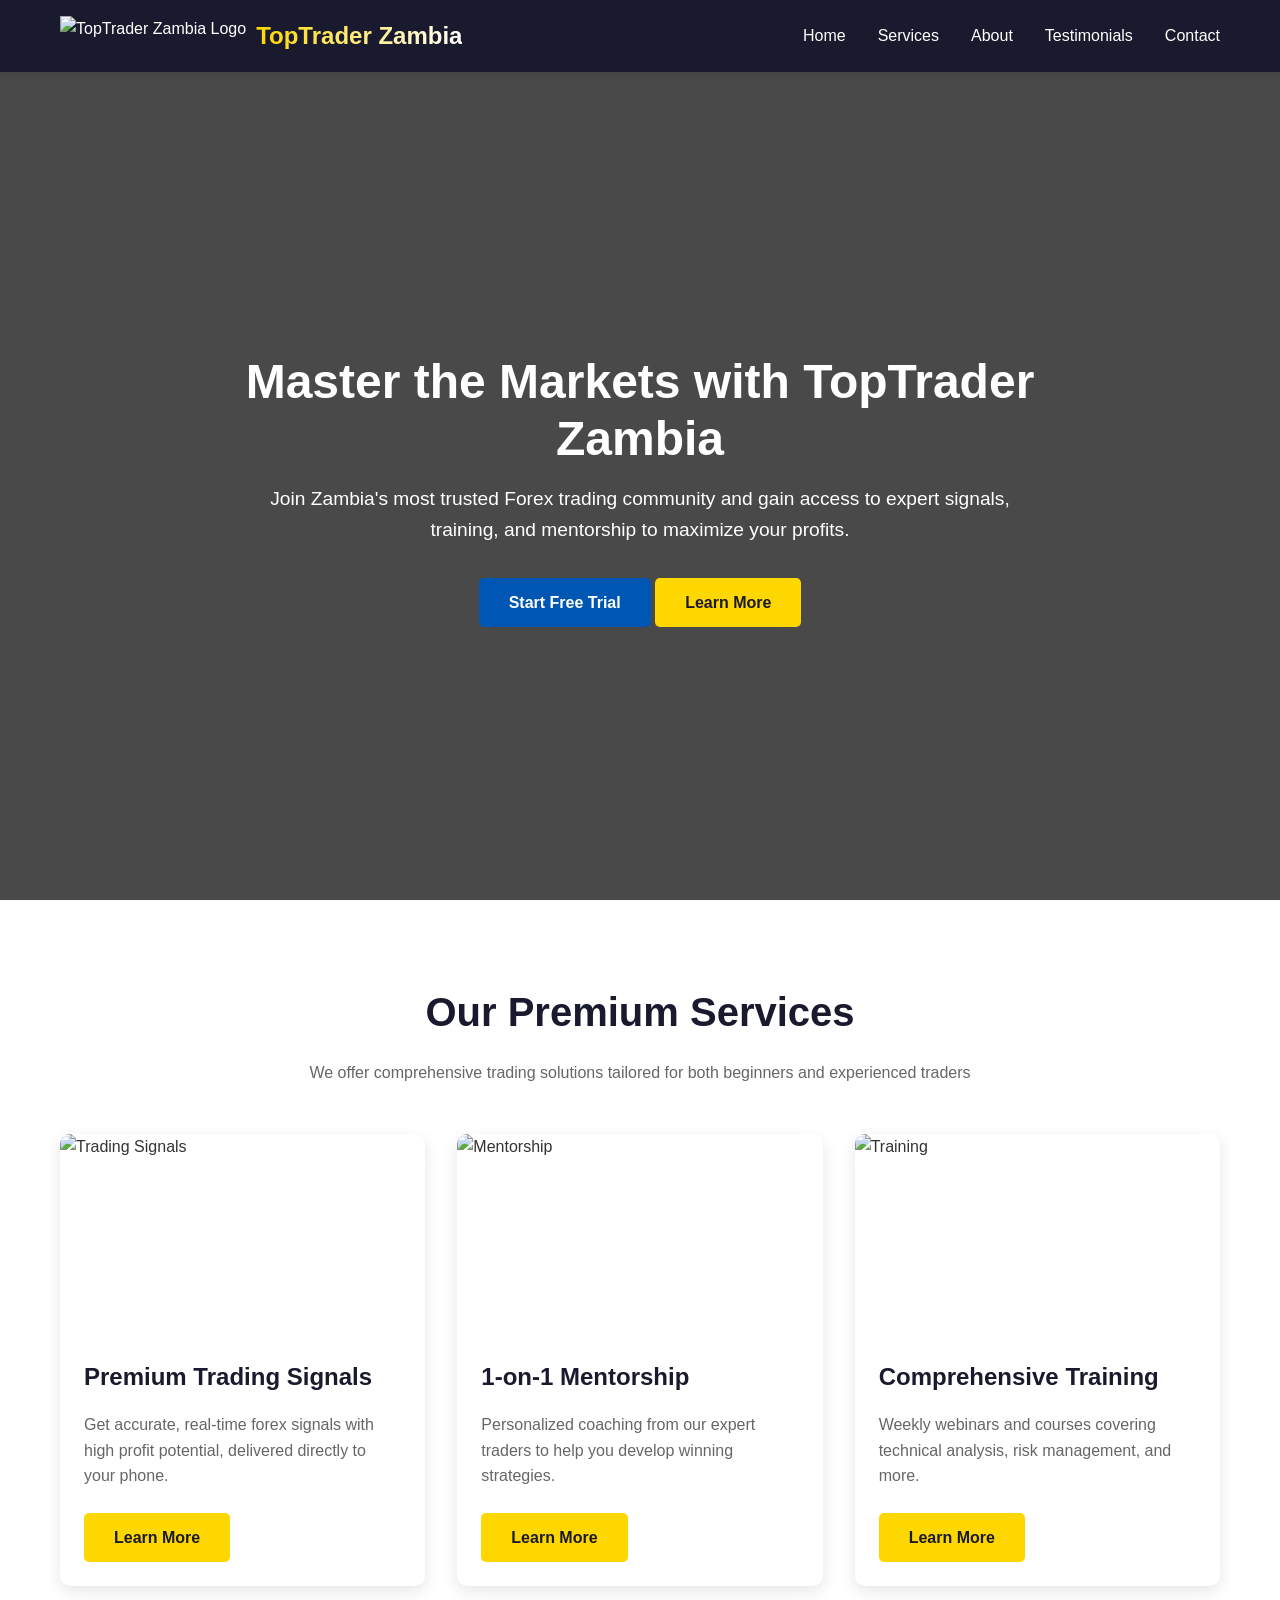
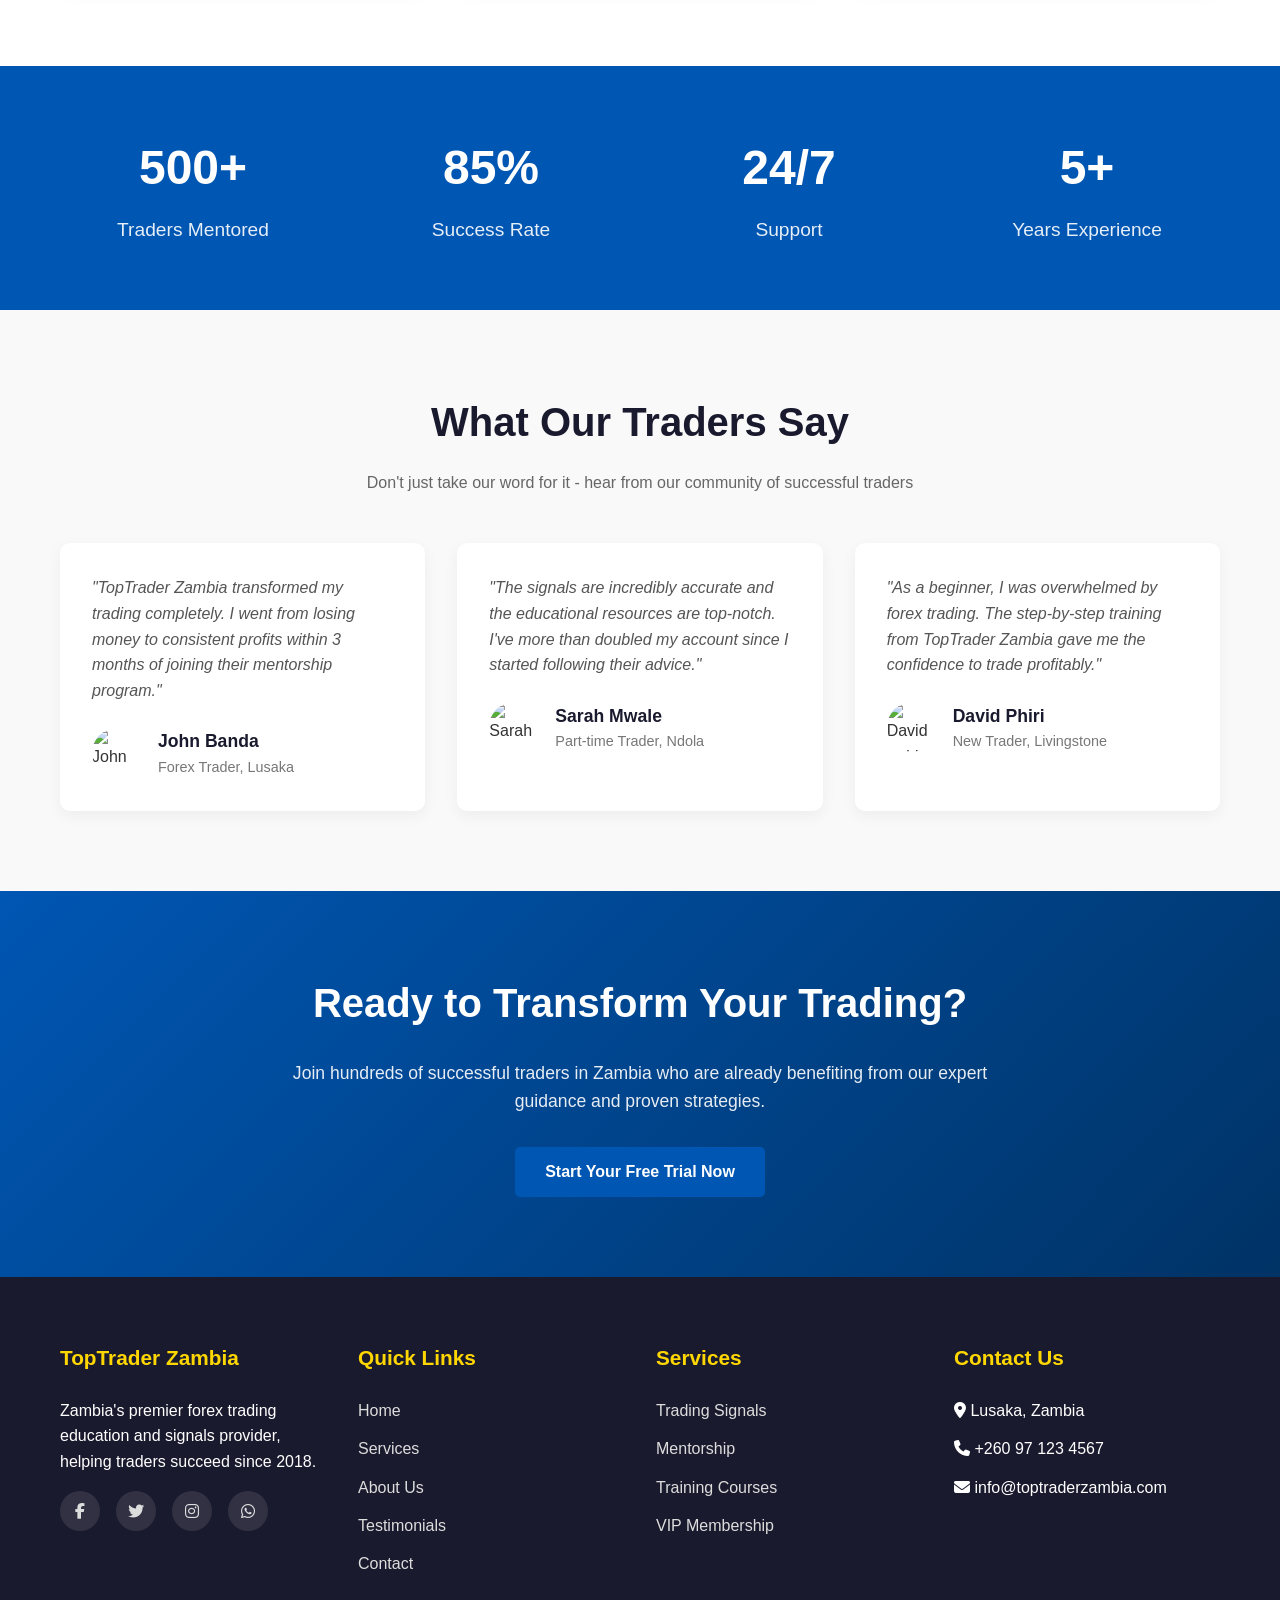
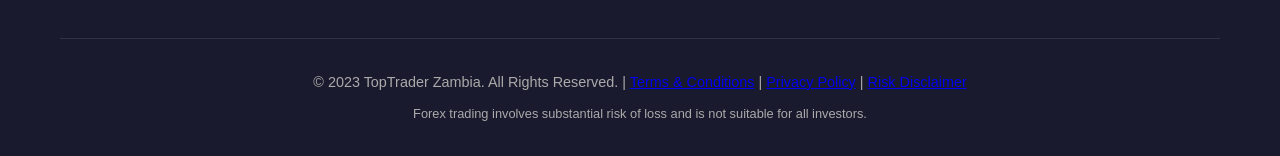
==== index.html @ 7ecb05cf "initial commit" ====
<!DOCTYPE html>
<html lang="en">
<head>
    <meta charset="UTF-8">
    <meta name="viewport" content="width=device-width, initial-scale=1.0">
    <title>TopTrader Zambia | Forex Trading Experts</title>
    <link rel="stylesheet" href="https://cdnjs.cloudflare.com/ajax/libs/font-awesome/6.4.0/css/all.min.css">
    <style>
        /* ===== Global Styles ===== */
        :root {
            --primary: #0056b3;  /* Trust blue */
            --secondary: #FFD700;  /* Gold accent */
            --dark: #1a1a2e;
            --light: #f8f9fa;
            --danger: #dc3545;
            --success: #28a745;
        }
        
        * {
            margin: 0;
            padding: 0;
            box-sizing: border-box;
            font-family: 'Poppins', sans-serif;
        }
        
        body {
            background-color: #f5f5f5;
            color: #333;
            line-height: 1.6;
        }
        
        .container {
            width: 100%;
            max-width: 1200px;
            margin: 0 auto;
            padding: 0 20px;
        }
        
        /* ===== Header ===== */
        header {
            background-color: var(--dark);
            color: white;
            padding: 1rem 0;
            position: fixed;
            width: 100%;
            top: 0;
            z-index: 1000;
            box-shadow: 0 2px 10px rgba(0, 0, 0, 0.1);
        }
        
        .header-container {
            display: flex;
            justify-content: space-between;
            align-items: center;
        }
        
        .logo {
            display: flex;
            align-items: center;
            gap: 10px;
        }
        
        .logo img {
            height: 40px;
        }
        
        .logo-text {
            font-weight: 700;
            font-size: 1.5rem;
            background: linear-gradient(to right, var(--secondary), #ffffff);
            -webkit-background-clip: text;
            background-clip: text;
            color: transparent;
        }
        
        nav ul {
            display: flex;
            list-style: none;
            gap: 2rem;
        }
        
        nav a {
            color: white;
            text-decoration: none;
            font-weight: 500;
            transition: color 0.3s;
        }
        
        nav a:hover {
            color: var(--secondary);
        }
        
        .mobile-menu-btn {
            display: none;
            background: none;
            border: none;
            color: white;
            font-size: 1.5rem;
            cursor: pointer;
        }
        
        /* ===== Hero Section ===== */
        .hero {
            background: linear-gradient(rgba(0, 0, 0, 0.7), rgba(0, 0, 0, 0.7)), 
                        url('https://images.unsplash.com/photo-1611974789855-9c2a0a7236a3?ixlib=rb-4.0.3&ixid=M3wxMjA3fDB8MHxwaG90by1wYWdlfHx8fGVufDB8fHx8fA%3D%3D&auto=format&fit=crop&w=1470&q=80');
            background-size: cover;
            background-position: center;
            height: 100vh;
            display: flex;
            align-items: center;
            text-align: center;
            color: white;
            padding-top: 80px;
        }
        
        .hero-content {
            max-width: 800px;
            margin: 0 auto;
        }
        
        .hero h1 {
            font-size: 3rem;
            margin-bottom: 1rem;
            line-height: 1.2;
        }
        
        .hero p {
            font-size: 1.2rem;
            margin-bottom: 2rem;
        }
        
        .btn {
            display: inline-block;
            padding: 12px 30px;
            background-color: var(--secondary);
            color: var(--dark);
            border: none;
            border-radius: 5px;
            font-weight: 600;
            text-decoration: none;
            transition: all 0.3s;
            cursor: pointer;
        }
        
        .btn:hover {
            background-color: #e6c200;
            transform: translateY(-3px);
            box-shadow: 0 5px 15px rgba(0, 0, 0, 0.2);
        }
        
        .btn-primary {
            background-color: var(--primary);
            color: white;
        }
        
        .btn-primary:hover {
            background-color: #004494;
        }
        
        /* ===== Services Section ===== */
        .services {
            padding: 5rem 0;
            background-color: white;
        }
        
        .section-title {
            text-align: center;
            margin-bottom: 3rem;
        }
        
        .section-title h2 {
            font-size: 2.5rem;
            color: var(--dark);
            margin-bottom: 1rem;
        }
        
        .section-title p {
            color: #666;
            max-width: 700px;
            margin: 0 auto;
        }
        
        .services-grid {
            display: grid;
            grid-template-columns: repeat(auto-fit, minmax(300px, 1fr));
            gap: 2rem;
        }
        
        .service-card {
            background-color: white;
            border-radius: 10px;
            overflow: hidden;
            box-shadow: 0 5px 15px rgba(0, 0, 0, 0.1);
            transition: transform 0.3s;
        }
        
        .service-card:hover {
            transform: translateY(-10px);
        }
        
        .service-img {
            height: 200px;
            overflow: hidden;
        }
        
        .service-img img {
            width: 100%;
            height: 100%;
            object-fit: cover;
            transition: transform 0.5s;
        }
        
        .service-card:hover .service-img img {
            transform: scale(1.1);
        }
        
        .service-content {
            padding: 1.5rem;
        }
        
        .service-content h3 {
            font-size: 1.5rem;
            margin-bottom: 1rem;
            color: var(--dark);
        }
        
        .service-content p {
            color: #666;
            margin-bottom: 1.5rem;
        }
        
        /* ===== Stats Section ===== */
        .stats {
            background-color: var(--primary);
            color: white;
            padding: 4rem 0;
            text-align: center;
        }
        
        .stats-grid {
            display: grid;
            grid-template-columns: repeat(auto-fit, minmax(200px, 1fr));
            gap: 2rem;
        }
        
        .stat-item h3 {
            font-size: 3rem;
            font-weight: 700;
            margin-bottom: 0.5rem;
        }
        
        .stat-item p {
            font-size: 1.2rem;
            opacity: 0.9;
        }
        
        /* ===== Testimonials ===== */
        .testimonials {
            padding: 5rem 0;
            background-color: #f9f9f9;
        }
        
        .testimonials-grid {
            display: grid;
            grid-template-columns: repeat(auto-fit, minmax(300px, 1fr));
            gap: 2rem;
        }
        
        .testimonial-card {
            background-color: white;
            padding: 2rem;
            border-radius: 10px;
            box-shadow: 0 5px 15px rgba(0, 0, 0, 0.05);
        }
        
        .testimonial-card .quote {
            font-style: italic;
            margin-bottom: 1.5rem;
            color: #555;
        }
        
        .testimonial-author {
            display: flex;
            align-items: center;
            gap: 1rem;
        }
        
        .author-img {
            width: 50px;
            height: 50px;
            border-radius: 50%;
            overflow: hidden;
        }
        
        .author-img img {
            width: 100%;
            height: 100%;
            object-fit: cover;
        }
        
        .author-info h4 {
            font-size: 1.1rem;
            color: var(--dark);
        }
        
        .author-info p {
            color: #777;
            font-size: 0.9rem;
        }
        
        /* ===== CTA Section ===== */
        .cta {
            background: linear-gradient(135deg, var(--primary), #003366);
            color: white;
            padding: 5rem 0;
            text-align: center;
        }
        
        .cta h2 {
            font-size: 2.5rem;
            margin-bottom: 1.5rem;
        }
        
        .cta p {
            max-width: 700px;
            margin: 0 auto 2rem;
            font-size: 1.1rem;
            opacity: 0.9;
        }
        
        /* ===== Footer ===== */
        footer {
            background-color: var(--dark);
            color: white;
            padding: 4rem 0 2rem;
        }
        
        .footer-grid {
            display: grid;
            grid-template-columns: repeat(auto-fit, minmax(200px, 1fr));
            gap: 2rem;
            margin-bottom: 3rem;
        }
        
        .footer-col h3 {
            font-size: 1.3rem;
            margin-bottom: 1.5rem;
            color: var(--secondary);
        }
        
        .footer-col ul {
            list-style: none;
        }
        
        .footer-col ul li {
            margin-bottom: 0.8rem;
        }
        
        .footer-col a {
            color: #ddd;
            text-decoration: none;
            transition: color 0.3s;
        }
        
        .footer-col a:hover {
            color: var(--secondary);
        }
        
        .social-links {
            display: flex;
            gap: 1rem;
            margin-top: 1rem;
        }
        
        .social-links a {
            display: flex;
            align-items: center;
            justify-content: center;
            width: 40px;
            height: 40px;
            background-color: rgba(255, 255, 255, 0.1);
            border-radius: 50%;
            transition: all 0.3s;
        }
        
        .social-links a:hover {
            background-color: var(--secondary);
            color: var(--dark);
        }
        
        .copyright {
            text-align: center;
            padding-top: 2rem;
            border-top: 1px solid rgba(255, 255, 255, 0.1);
            color: #aaa;
            font-size: 0.9rem;
        }
        
        /* ===== Mobile Responsiveness ===== */
        @media (max-width: 768px) {
            .header-container {
                padding: 0 20px;
            }
            
            nav {
                position: fixed;
                top: 80px;
                left: -100%;
                width: 100%;
                height: calc(100vh - 80px);
                background-color: var(--dark);
                transition: left 0.3s;
                padding: 2rem;
            }
            
            nav.active {
                left: 0;
            }
            
            nav ul {
                flex-direction: column;
                gap: 1.5rem;
            }
            
            .mobile-menu-btn {
                display: block;
            }
            
            .hero h1 {
                font-size: 2.2rem;
            }
            
            .hero p {
                font-size: 1rem;
            }
            
            .section-title h2 {
                font-size: 2rem;
            }
        }
    </style>
</head>
<body>
    <!-- Header -->
    <header>
        <div class="container header-container">
            <div class="logo">
                <img src="https://via.placeholder.com/40x40" alt="TopTrader Zambia Logo" id="logo-img">
                <span class="logo-text">TopTrader Zambia</span>
            </div>
            <nav id="main-nav">
                <ul>
                    <li><a href="#home">Home</a></li>
                    <li><a href="#services">Services</a></li>
                    <li><a href="#about">About</a></li>
                    <li><a href="#testimonials">Testimonials</a></li>
                    <li><a href="#contact">Contact</a></li>
                </ul>
            </nav>
            <button class="mobile-menu-btn" id="mobile-menu-btn">
                <i class="fas fa-bars"></i>
            </button>
        </div>
    </header>

    <!-- Hero Section -->
    <section class="hero" id="home">
        <div class="container">
            <div class="hero-content">
                <h1>Master the Markets with TopTrader Zambia</h1>
                <p>Join Zambia's most trusted Forex trading community and gain access to expert signals, training, and mentorship to maximize your profits.</p>
                <div class="hero-buttons">
                    <a href="#signup" class="btn btn-primary">Start Free Trial</a>
                    <a href="#learn-more" class="btn">Learn More</a>
                </div>
            </div>
        </div>
    </section>

    <!-- Services Section -->
    <section class="services" id="services">
        <div class="container">
            <div class="section-title">
                <h2>Our Premium Services</h2>
                <p>We offer comprehensive trading solutions tailored for both beginners and experienced traders</p>
            </div>
            <div class="services-grid">
                <div class="service-card">
                    <div class="service-img">
                        <img src="https://images.unsplash.com/photo-1551288049-bebda4e38f71?ixlib=rb-4.0.3&ixid=M3wxMjA3fDB8MHxwaG90by1wYWdlfHx8fGVufDB8fHx8fA%3D%3D&auto=format&fit=crop&w=1470&q=80" alt="Trading Signals">
                    </div>
                    <div class="service-content">
                        <h3>Premium Trading Signals</h3>
                        <p>Get accurate, real-time forex signals with high profit potential, delivered directly to your phone.</p>
                        <a href="#" class="btn">Learn More</a>
                    </div>
                </div>
                <div class="service-card">
                    <div class="service-img">
                        <img src="https://images.unsplash.com/photo-1579621970563-ebec7560ff3e?ixlib=rb-4.0.3&ixid=M3wxMjA3fDB8MHxwaG90by1wYWdlfHx8fGVufDB8fHx8fA%3D%3D&auto=format&fit=crop&w=1471&q=80" alt="Mentorship">
                    </div>
                    <div class="service-content">
                        <h3>1-on-1 Mentorship</h3>
                        <p>Personalized coaching from our expert traders to help you develop winning strategies.</p>
                        <a href="#" class="btn">Learn More</a>
                    </div>
                </div>
                <div class="service-card">
                    <div class="service-img">
                        <img src="https://images.unsplash.com/photo-1434030216411-0b793f4b4173?ixlib=rb-4.0.3&ixid=M3wxMjA3fDB8MHxwaG90by1wYWdlfHx8fGVufDB8fHx8fA%3D%3D&auto=format&fit=crop&w=1470&q=80" alt="Training">
                    </div>
                    <div class="service-content">
                        <h3>Comprehensive Training</h3>
                        <p>Weekly webinars and courses covering technical analysis, risk management, and more.</p>
                        <a href="#" class="btn">Learn More</a>
                    </div>
                </div>
            </div>
        </div>
    </section>

    <!-- Stats Section -->
    <section class="stats">
        <div class="container">
            <div class="stats-grid">
                <div class="stat-item">
                    <h3>500+</h3>
                    <p>Traders Mentored</p>
                </div>
                <div class="stat-item">
                    <h3>85%</h3>
                    <p>Success Rate</p>
                </div>
                <div class="stat-item">
                    <h3>24/7</h3>
                    <p>Support</p>
                </div>
                <div class="stat-item">
                    <h3>5+</h3>
                    <p>Years Experience</p>
                </div>
            </div>
        </div>
    </section>

    <!-- Testimonials -->
    <section class="testimonials" id="testimonials">
        <div class="container">
            <div class="section-title">
                <h2>What Our Traders Say</h2>
                <p>Don't just take our word for it - hear from our community of successful traders</p>
            </div>
            <div class="testimonials-grid">
                <div class="testimonial-card">
                    <div class="quote">
                        "TopTrader Zambia transformed my trading completely. I went from losing money to consistent profits within 3 months of joining their mentorship program."
                    </div>
                    <div class="testimonial-author">
                        <div class="author-img">
                            <img src="https://randomuser.me/api/portraits/men/32.jpg" alt="John Banda">
                        </div>
                        <div class="author-info">
                            <h4>John Banda</h4>
                            <p>Forex Trader, Lusaka</p>
                        </div>
                    </div>
                </div>
                <div class="testimonial-card">
                    <div class="quote">
                        "The signals are incredibly accurate and the educational resources are top-notch. I've more than doubled my account since I started following their advice."
                    </div>
                    <div class="testimonial-author">
                        <div class="author-img">
                            <img src="https://randomuser.me/api/portraits/women/44.jpg" alt="Sarah Mwale">
                        </div>
                        <div class="author-info">
                            <h4>Sarah Mwale</h4>
                            <p>Part-time Trader, Ndola</p>
                        </div>
                    </div>
                </div>
                <div class="testimonial-card">
                    <div class="quote">
                        "As a beginner, I was overwhelmed by forex trading. The step-by-step training from TopTrader Zambia gave me the confidence to trade profitably."
                    </div>
                    <div class="testimonial-author">
                        <div class="author-img">
                            <img src="https://randomuser.me/api/portraits/men/67.jpg" alt="David Phiri">
                        </div>
                        <div class="author-info">
                            <h4>David Phiri</h4>
                            <p>New Trader, Livingstone</p>
                        </div>
                    </div>
                </div>
            </div>
        </div>
    </section>

    <!-- CTA Section -->
    <section class="cta" id="signup">
        <div class="container">
            <h2>Ready to Transform Your Trading?</h2>
            <p>Join hundreds of successful traders in Zambia who are already benefiting from our expert guidance and proven strategies.</p>
            <a href="#" class="btn btn-primary">Start Your Free Trial Now</a>
        </div>
    </section>

    <!-- Footer -->
    <footer id="contact">
        <div class="container">
            <div class="footer-grid">
                <div class="footer-col">
                    <h3>TopTrader Zambia</h3>
                    <p>Zambia's premier forex trading education and signals provider, helping traders succeed since 2018.</p>
                    <div class="social-links">
                        <a href="#"><i class="fab fa-facebook-f"></i></a>
                        <a href="#"><i class="fab fa-twitter"></i></a>
                        <a href="#"><i class="fab fa-instagram"></i></a>
                        <a href="#"><i class="fab fa-whatsapp"></i></a>
                    </div>
                </div>
                <div class="footer-col">
                    <h3>Quick Links</h3>
                    <ul>
                        <li><a href="#home">Home</a></li>
                        <li><a href="#services">Services</a></li>
                        <li><a href="#about">About Us</a></li>
                        <li><a href="#testimonials">Testimonials</a></li>
                        <li><a href="#contact">Contact</a></li>
                    </ul>
                </div>
                <div class="footer-col">
                    <h3>Services</h3>
                    <ul>
                        <li><a href="#">Trading Signals</a></li>
                        <li><a href="#">Mentorship</a></li>
                        <li><a href="#">Training Courses</a></li>
                        <li><a href="#">VIP Membership</a></li>
                    </ul>
                </div>
                <div class="footer-col">
                    <h3>Contact Us</h3>
                    <ul>
                        <li><i class="fas fa-map-marker-alt"></i> Lusaka, Zambia</li>
                        <li><i class="fas fa-phone"></i> +260 97 123 4567</li>
                        <li><i class="fas fa-envelope"></i> info@toptraderzambia.com</li>
                    </ul>
                </div>
            </div>
            <div class="copyright">
                <p>&copy; 2023 TopTrader Zambia. All Rights Reserved. | <a href="#">Terms & Conditions</a> | <a href="#">Privacy Policy</a> | <a href="#">Risk Disclaimer</a></p>
                <p style="margin-top: 10px; font-size: 0.8rem;">Forex trading involves substantial risk of loss and is not suitable for all investors.</p>
            </div>
        </div>
    </footer>

    <script>
        // Mobile Menu Toggle
        const mobileMenuBtn = document.getElementById('mobile-menu-btn');
        const mainNav = document.getElementById('main-nav');

        mobileMenuBtn.addEventListener('click', () => {
            mainNav.classList.toggle('active');
            mobileMenuBtn.innerHTML = mainNav.classList.contains('active') 
                ? '<i class="fas fa-times"></i>' 
                : '<i class="fas fa-bars"></i>';
        });

        // Smooth scrolling for anchor links
        document.querySelectorAll('a[href^="#"]').forEach(anchor => {
            anchor.addEventListener('click', function(e) {
                e.preventDefault();
                
                if(this.getAttribute('href') === '#') return;
                
                const target = document.querySelector(this.getAttribute('href'));
                if(target) {
                    window.scrollTo({
                        top: target.offsetTop - 80,
                        behavior: 'smooth'
                    });
                    
                    // Close mobile menu if open
                    if(mainNav.classList.contains('active')) {
                        mainNav.classList.remove('active');
                        mobileMenuBtn.innerHTML = '<i class="fas fa-bars"></i>';
                    }
                }
            });
        });

        // Change header background on scroll
        window.addEventListener('scroll', () => {
            const header = document.querySelector('header');
            if(window.scrollY > 50) {
                header.style.backgroundColor = 'rgba(26, 26, 46, 0.95)';
                header.style.boxShadow = '0 2px 10px rgba(0, 0, 0, 0.2)';
            } else {
                header.style.backgroundColor = 'var(--dark)';
                header.style.boxShadow = '0 2px 10px rgba(0, 0, 0, 0.1)';
            }
        });

        // Animation on scroll
        const animateOnScroll = () => {
            const elements = document.querySelectorAll('.service-card, .testimonial-card, .stat-item');
            
            elements.forEach(element => {
                const elementPosition = element.getBoundingClientRect().top;
                const screenPosition = window.innerHeight / 1.3;
                
                if(elementPosition < screenPosition) {
                    element.style.opacity = '1';
                    element.style.transform = 'translateY(0)';
                }
            });
        };

        // Set initial state for animation
        document.querySelectorAll('.service-card, .testimonial-card').forEach(element => {
            element.style.opacity = '0';
            element.style.transform = 'translateY(20px)';
            element.style.transition = 'all 0.5s ease';
        });

        document.querySelectorAll('.stat-item').forEach(element => {
            element.style.opacity = '0';
            element.style.transform = 'translateY(20px)';
            element.style.transition = 'all 0.5s ease 0.2s';
        });

        window.addEventListener('scroll', animateOnScroll);
        window.addEventListener('load', animateOnScroll);
    </script>
</body>
</html>
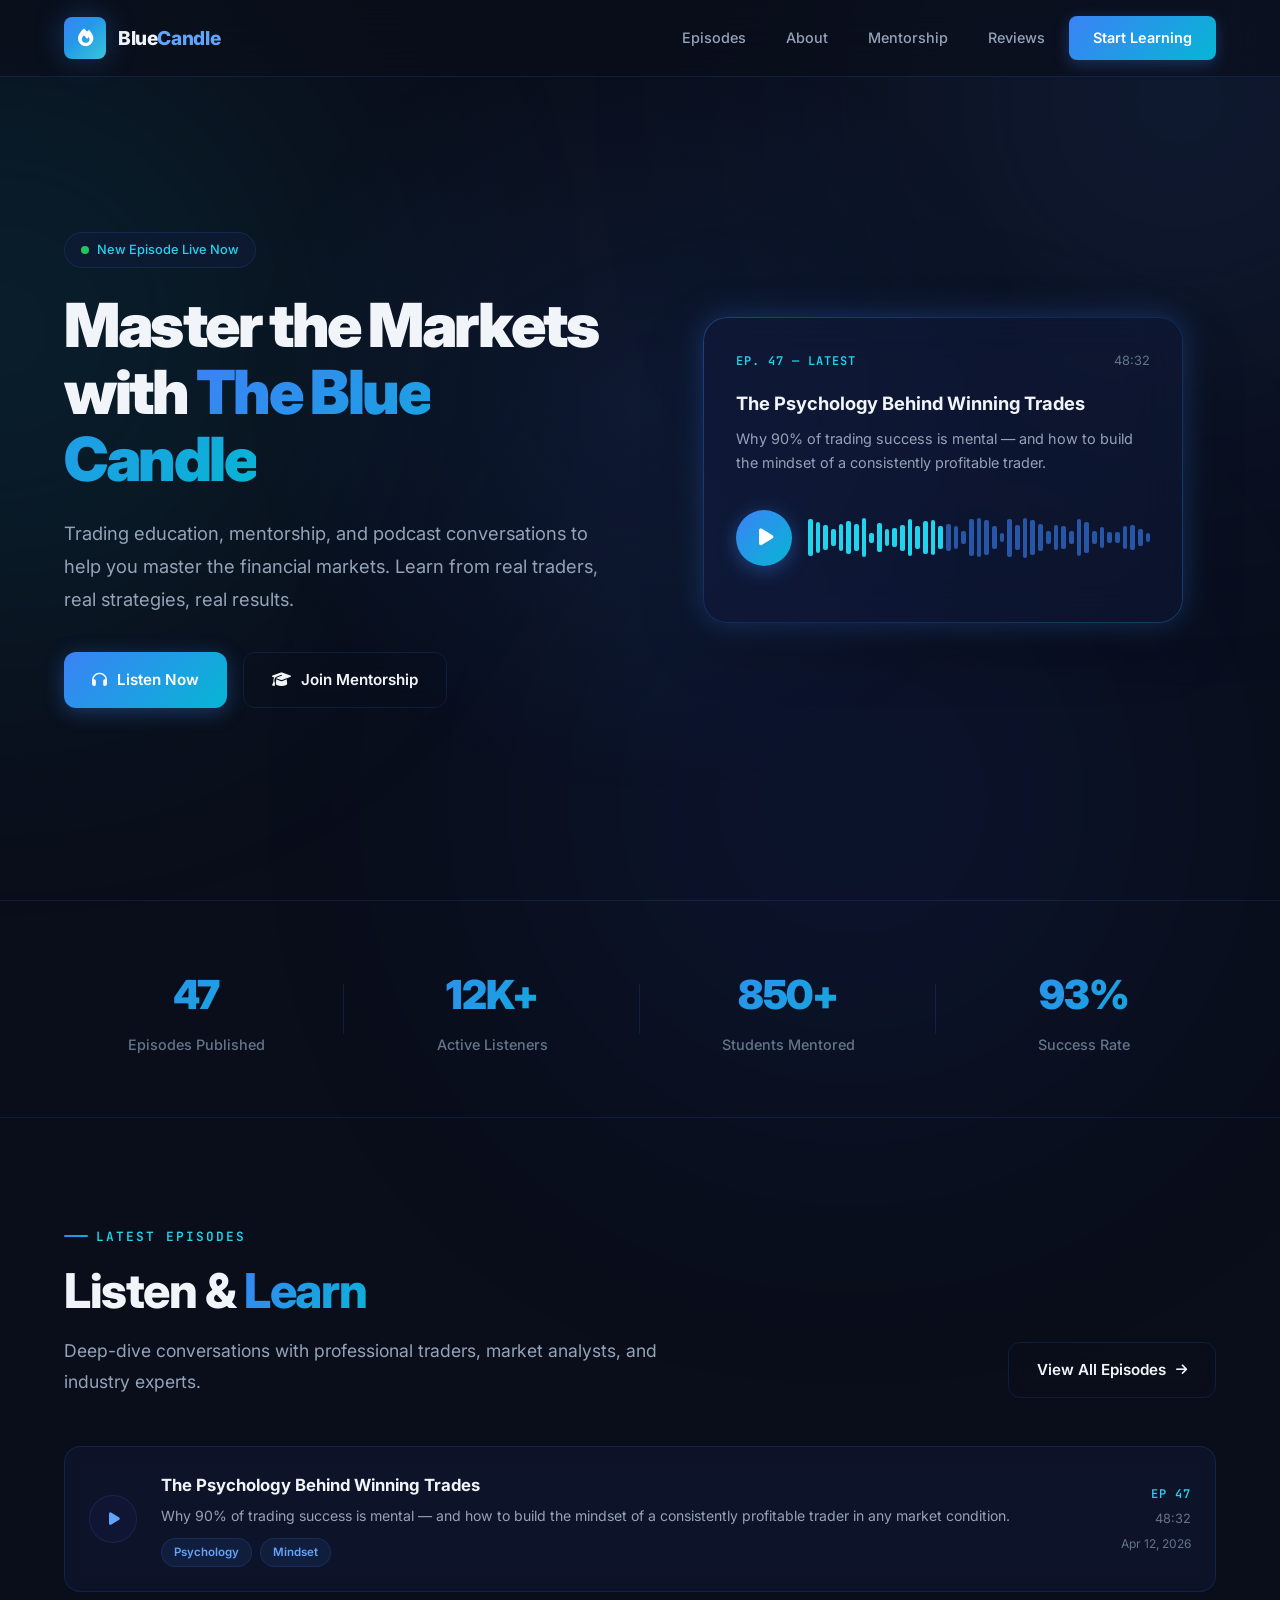
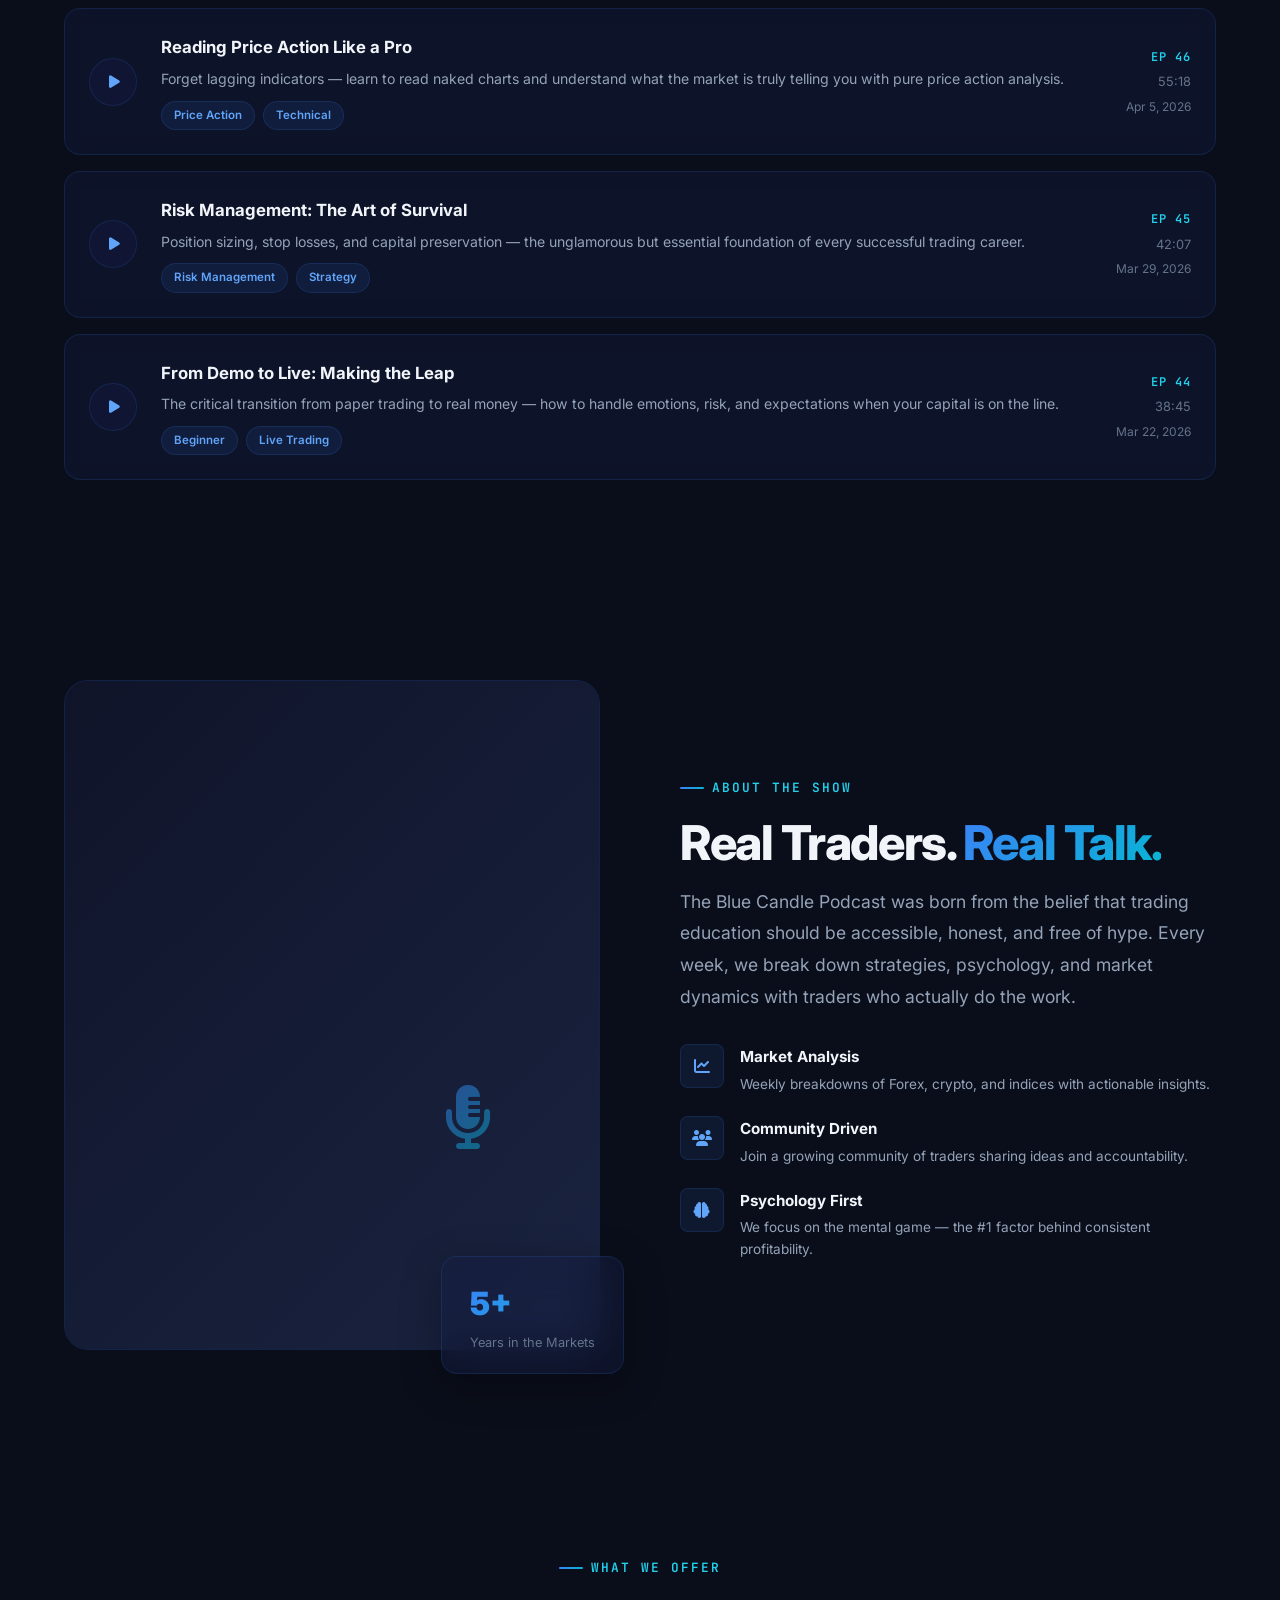
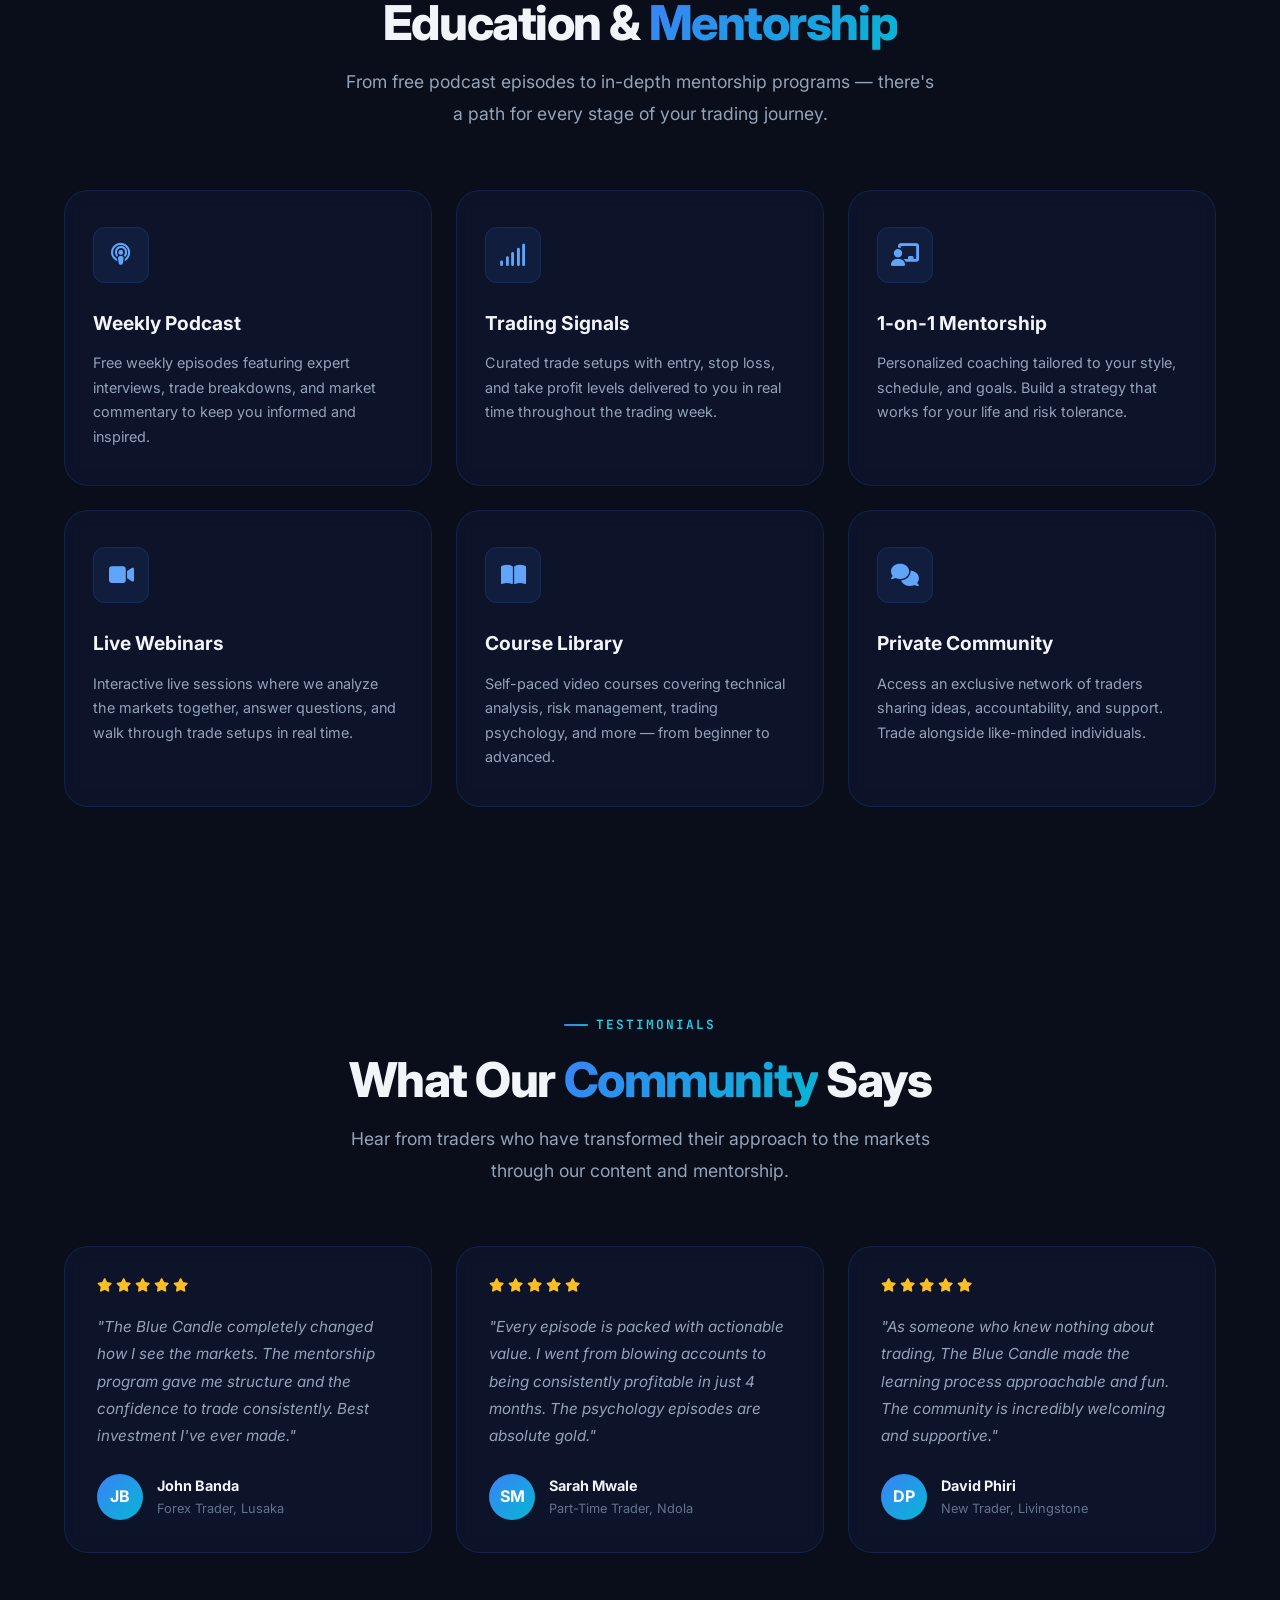
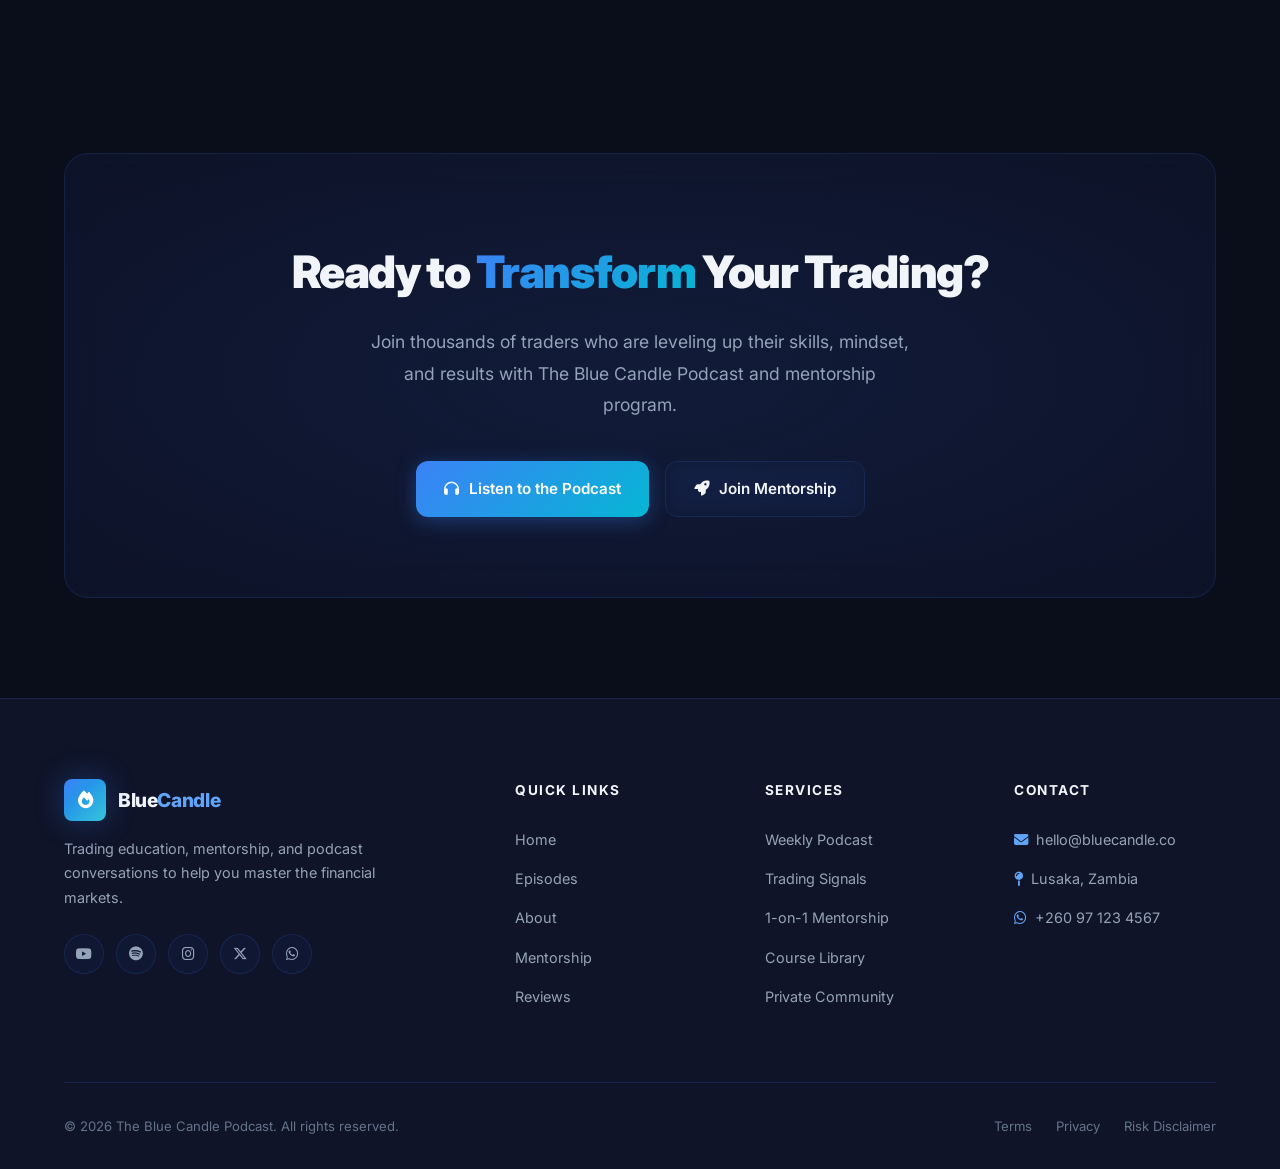
==== commit 9617af02: "feat: redesign website with modern dark theme and add UI guide screenshots" ====
--- a/index.html
+++ b/index.html
@@ -3,591 +3,1546 @@
 <head>
     <meta charset="UTF-8">
     <meta name="viewport" content="width=device-width, initial-scale=1.0">
-    <title>TopTrader Zambia | Forex Trading Experts</title>
-    <link rel="stylesheet" href="https://cdnjs.cloudflare.com/ajax/libs/font-awesome/6.4.0/css/all.min.css">
+    <title>The Blue Candle Podcast | Trading Education & Mentorship</title>
+    <meta name="description" content="Trading education, mentorship, and podcast conversations to help you master the financial markets.">
+    <meta property="og:title" content="The Blue Candle Podcast">
+    <meta property="og:description" content="Trading education, mentorship, and podcast conversations to help you master the financial markets.">
+    <link rel="preconnect" href="https://fonts.googleapis.com">
+    <link rel="preconnect" href="https://fonts.gstatic.com" crossorigin>
+    <link href="https://fonts.googleapis.com/css2?family=Inter:wght@300;400;500;600;700;800;900&family=JetBrains+Mono:wght@400;600&display=swap" rel="stylesheet">
+    <link rel="stylesheet" href="https://cdnjs.cloudflare.com/ajax/libs/font-awesome/6.5.0/css/all.min.css">
     <style>
-        /* ===== Global Styles ===== */
+        /* ===== CSS Custom Properties ===== */
         :root {
-            --primary: #0056b3;  /* Trust blue */
-            --secondary: #FFD700;  /* Gold accent */
-            --dark: #1a1a2e;
-            --light: #f8f9fa;
-            --danger: #dc3545;
-            --success: #28a745;
-        }
-        
-        * {
+            --bg-primary: #0a0e1a;
+            --bg-secondary: #0f1429;
+            --bg-card: rgba(15, 20, 45, 0.7);
+            --bg-glass: rgba(20, 30, 70, 0.35);
+            --border-glass: rgba(59, 130, 246, 0.15);
+            --blue-500: #3b82f6;
+            --blue-400: #60a5fa;
+            --blue-300: #93c5fd;
+            --blue-600: #2563eb;
+            --blue-700: #1d4ed8;
+            --cyan-400: #22d3ee;
+            --cyan-500: #06b6d4;
+            --text-primary: #f1f5f9;
+            --text-secondary: #94a3b8;
+            --text-muted: #64748b;
+            --accent-gradient: linear-gradient(135deg, #3b82f6, #06b6d4);
+            --glow-blue: 0 0 30px rgba(59, 130, 246, 0.3);
+            --glow-cyan: 0 0 30px rgba(6, 182, 212, 0.2);
+            --radius-sm: 8px;
+            --radius-md: 12px;
+            --radius-lg: 16px;
+            --radius-xl: 24px;
+            --transition: all 0.3s cubic-bezier(0.4, 0, 0.2, 1);
+        }
+
+        /* ===== Reset & Base ===== */
+        *, *::before, *::after {
             margin: 0;
             padding: 0;
             box-sizing: border-box;
-            font-family: 'Poppins', sans-serif;
-        }
-        
+        }
+
+        html {
+            scroll-behavior: smooth;
+            scroll-padding-top: 80px;
+        }
+
         body {
-            background-color: #f5f5f5;
-            color: #333;
-            line-height: 1.6;
-        }
-        
+            font-family: 'Inter', -apple-system, BlinkMacSystemFont, sans-serif;
+            background-color: var(--bg-primary);
+            color: var(--text-primary);
+            line-height: 1.7;
+            overflow-x: hidden;
+            -webkit-font-smoothing: antialiased;
+        }
+
+        /* ===== Utility ===== */
         .container {
             width: 100%;
             max-width: 1200px;
             margin: 0 auto;
-            padding: 0 20px;
-        }
-        
-        /* ===== Header ===== */
-        header {
-            background-color: var(--dark);
-            color: white;
-            padding: 1rem 0;
-            position: fixed;
-            width: 100%;
-            top: 0;
-            z-index: 1000;
-            box-shadow: 0 2px 10px rgba(0, 0, 0, 0.1);
-        }
-        
-        .header-container {
-            display: flex;
-            justify-content: space-between;
-            align-items: center;
-        }
-        
-        .logo {
-            display: flex;
-            align-items: center;
-            gap: 10px;
-        }
-        
-        .logo img {
-            height: 40px;
-        }
-        
-        .logo-text {
-            font-weight: 700;
-            font-size: 1.5rem;
-            background: linear-gradient(to right, var(--secondary), #ffffff);
+            padding: 0 24px;
+        }
+
+        .section-label {
+            display: inline-flex;
+            align-items: center;
+            gap: 8px;
+            font-family: 'JetBrains Mono', monospace;
+            font-size: 0.8rem;
+            font-weight: 600;
+            letter-spacing: 2px;
+            text-transform: uppercase;
+            color: var(--cyan-400);
+            margin-bottom: 16px;
+        }
+
+        .section-label::before {
+            content: '';
+            width: 24px;
+            height: 2px;
+            background: var(--accent-gradient);
+            border-radius: 2px;
+        }
+
+        .section-heading {
+            font-size: clamp(2rem, 5vw, 3rem);
+            font-weight: 800;
+            line-height: 1.15;
+            letter-spacing: -0.03em;
+            margin-bottom: 16px;
+        }
+
+        .gradient-text {
+            background: var(--accent-gradient);
             -webkit-background-clip: text;
             background-clip: text;
             color: transparent;
         }
-        
-        nav ul {
-            display: flex;
-            list-style: none;
-            gap: 2rem;
-        }
-        
+
+        .section-desc {
+            font-size: 1.1rem;
+            color: var(--text-secondary);
+            max-width: 600px;
+            line-height: 1.8;
+        }
+
+        /* ===== Ambient Background Effects ===== */
+        .bg-glow {
+            position: fixed;
+            width: 600px;
+            height: 600px;
+            border-radius: 50%;
+            filter: blur(150px);
+            opacity: 0.12;
+            pointer-events: none;
+            z-index: 0;
+        }
+
+        .bg-glow-1 {
+            top: -200px;
+            right: -200px;
+            background: var(--blue-500);
+        }
+
+        .bg-glow-2 {
+            bottom: 30%;
+            left: -300px;
+            background: var(--cyan-500);
+        }
+
+        .bg-glow-3 {
+            bottom: -200px;
+            right: 10%;
+            background: var(--blue-700);
+        }
+
+        /* ===== Header ===== */
+        header {
+            position: fixed;
+            top: 0;
+            left: 0;
+            right: 0;
+            z-index: 1000;
+            padding: 16px 0;
+            background: rgba(10, 14, 26, 0.6);
+            backdrop-filter: blur(20px);
+            -webkit-backdrop-filter: blur(20px);
+            border-bottom: 1px solid var(--border-glass);
+            transition: var(--transition);
+        }
+
+        header.scrolled {
+            background: rgba(10, 14, 26, 0.92);
+            box-shadow: 0 4px 30px rgba(0, 0, 0, 0.3);
+        }
+
+        .header-inner {
+            display: flex;
+            align-items: center;
+            justify-content: space-between;
+        }
+
+        .logo {
+            display: flex;
+            align-items: center;
+            gap: 12px;
+            text-decoration: none;
+        }
+
+        .logo-icon {
+            width: 42px;
+            height: 42px;
+            background: var(--accent-gradient);
+            border-radius: var(--radius-sm);
+            display: flex;
+            align-items: center;
+            justify-content: center;
+            font-size: 1.1rem;
+            color: white;
+            box-shadow: var(--glow-blue);
+            position: relative;
+            overflow: hidden;
+        }
+
+        .logo-icon::after {
+            content: '';
+            position: absolute;
+            inset: 0;
+            background: linear-gradient(135deg, transparent 40%, rgba(255,255,255,0.2));
+        }
+
+        .logo-text {
+            font-weight: 800;
+            font-size: 1.2rem;
+            color: var(--text-primary);
+            letter-spacing: -0.02em;
+        }
+
+        .logo-text span {
+            color: var(--blue-400);
+        }
+
+        nav {
+            display: flex;
+            align-items: center;
+            gap: 8px;
+        }
+
         nav a {
-            color: white;
+            color: var(--text-secondary);
             text-decoration: none;
+            font-size: 0.9rem;
             font-weight: 500;
-            transition: color 0.3s;
-        }
-        
+            padding: 8px 16px;
+            border-radius: var(--radius-sm);
+            transition: var(--transition);
+        }
+
         nav a:hover {
-            color: var(--secondary);
-        }
-        
-        .mobile-menu-btn {
+            color: var(--text-primary);
+            background: var(--bg-glass);
+        }
+
+        .nav-cta {
+            background: var(--accent-gradient) !important;
+            color: white !important;
+            font-weight: 600 !important;
+            padding: 10px 24px !important;
+            box-shadow: 0 4px 15px rgba(59, 130, 246, 0.3);
+        }
+
+        .nav-cta:hover {
+            transform: translateY(-2px);
+            box-shadow: 0 6px 25px rgba(59, 130, 246, 0.4) !important;
+        }
+
+        .mobile-toggle {
             display: none;
             background: none;
             border: none;
-            color: white;
+            color: var(--text-primary);
             font-size: 1.5rem;
             cursor: pointer;
-        }
-        
+            padding: 8px;
+        }
+
         /* ===== Hero Section ===== */
         .hero {
-            background: linear-gradient(rgba(0, 0, 0, 0.7), rgba(0, 0, 0, 0.7)), 
-                        url('https://images.unsplash.com/photo-1611974789855-9c2a0a7236a3?ixlib=rb-4.0.3&ixid=M3wxMjA3fDB8MHxwaG90by1wYWdlfHx8fGVufDB8fHx8fA%3D%3D&auto=format&fit=crop&w=1470&q=80');
-            background-size: cover;
-            background-position: center;
-            height: 100vh;
-            display: flex;
-            align-items: center;
-            text-align: center;
-            color: white;
-            padding-top: 80px;
-        }
-        
+            position: relative;
+            min-height: 100vh;
+            display: flex;
+            align-items: center;
+            padding: 120px 0 80px;
+            overflow: hidden;
+        }
+
+        .hero::before {
+            content: '';
+            position: absolute;
+            top: 0;
+            left: 50%;
+            transform: translateX(-50%);
+            width: 800px;
+            height: 800px;
+            background: radial-gradient(circle, rgba(59, 130, 246, 0.1) 0%, transparent 70%);
+            pointer-events: none;
+        }
+
+        .hero-grid {
+            display: grid;
+            grid-template-columns: 1fr 1fr;
+            gap: 60px;
+            align-items: center;
+            position: relative;
+            z-index: 1;
+        }
+
         .hero-content {
-            max-width: 800px;
-            margin: 0 auto;
-        }
-        
+            max-width: 580px;
+        }
+
+        .hero-badge {
+            display: inline-flex;
+            align-items: center;
+            gap: 8px;
+            background: var(--bg-glass);
+            border: 1px solid var(--border-glass);
+            padding: 6px 16px;
+            border-radius: 50px;
+            font-size: 0.8rem;
+            font-weight: 500;
+            color: var(--cyan-400);
+            margin-bottom: 24px;
+            backdrop-filter: blur(10px);
+        }
+
+        .hero-badge .dot {
+            width: 8px;
+            height: 8px;
+            border-radius: 50%;
+            background: #22c55e;
+            animation: pulse-dot 2s ease-in-out infinite;
+        }
+
+        @keyframes pulse-dot {
+            0%, 100% { opacity: 1; transform: scale(1); }
+            50% { opacity: 0.5; transform: scale(0.8); }
+        }
+
         .hero h1 {
-            font-size: 3rem;
-            margin-bottom: 1rem;
-            line-height: 1.2;
-        }
-        
+            font-size: clamp(2.5rem, 6vw, 3.8rem);
+            font-weight: 900;
+            line-height: 1.1;
+            letter-spacing: -0.04em;
+            margin-bottom: 24px;
+        }
+
         .hero p {
-            font-size: 1.2rem;
-            margin-bottom: 2rem;
-        }
-        
+            font-size: 1.15rem;
+            color: var(--text-secondary);
+            line-height: 1.8;
+            margin-bottom: 36px;
+        }
+
+        .hero-actions {
+            display: flex;
+            gap: 16px;
+            flex-wrap: wrap;
+        }
+
         .btn {
-            display: inline-block;
-            padding: 12px 30px;
-            background-color: var(--secondary);
-            color: var(--dark);
-            border: none;
-            border-radius: 5px;
+            display: inline-flex;
+            align-items: center;
+            gap: 10px;
+            padding: 14px 28px;
+            border-radius: var(--radius-md);
+            font-size: 0.95rem;
             font-weight: 600;
             text-decoration: none;
-            transition: all 0.3s;
             cursor: pointer;
-        }
-        
-        .btn:hover {
-            background-color: #e6c200;
+            border: none;
+            transition: var(--transition);
+            font-family: inherit;
+        }
+
+        .btn-primary {
+            background: var(--accent-gradient);
+            color: white;
+            box-shadow: 0 4px 20px rgba(59, 130, 246, 0.35);
+        }
+
+        .btn-primary:hover {
             transform: translateY(-3px);
-            box-shadow: 0 5px 15px rgba(0, 0, 0, 0.2);
-        }
-        
-        .btn-primary {
-            background-color: var(--primary);
+            box-shadow: 0 8px 30px rgba(59, 130, 246, 0.5);
+        }
+
+        .btn-outline {
+            background: transparent;
+            color: var(--text-primary);
+            border: 1px solid var(--border-glass);
+            backdrop-filter: blur(10px);
+        }
+
+        .btn-outline:hover {
+            background: var(--bg-glass);
+            border-color: var(--blue-500);
+            transform: translateY(-3px);
+        }
+
+        .hero-visual {
+            position: relative;
+            display: flex;
+            align-items: center;
+            justify-content: center;
+        }
+
+        .hero-card {
+            position: relative;
+            width: 100%;
+            max-width: 480px;
+            background: var(--bg-glass);
+            backdrop-filter: blur(20px);
+            border: 1px solid var(--border-glass);
+            border-radius: var(--radius-xl);
+            padding: 32px;
+            box-shadow: var(--glow-blue), 0 20px 60px rgba(0,0,0,0.3);
+        }
+
+        .hero-card::before {
+            content: '';
+            position: absolute;
+            inset: -1px;
+            border-radius: var(--radius-xl);
+            padding: 1px;
+            background: linear-gradient(135deg, rgba(59,130,246,0.3), transparent, rgba(6,182,212,0.2));
+            -webkit-mask: linear-gradient(#fff 0 0) content-box, linear-gradient(#fff 0 0);
+            mask: linear-gradient(#fff 0 0) content-box, linear-gradient(#fff 0 0);
+            -webkit-mask-composite: xor;
+            mask-composite: exclude;
+        }
+
+        .waveform-container {
+            display: flex;
+            align-items: center;
+            gap: 16px;
+            margin-bottom: 24px;
+        }
+
+        .play-btn {
+            width: 56px;
+            height: 56px;
+            border-radius: 50%;
+            background: var(--accent-gradient);
+            border: none;
             color: white;
-        }
-        
-        .btn-primary:hover {
-            background-color: #004494;
-        }
-        
-        /* ===== Services Section ===== */
-        .services {
-            padding: 5rem 0;
-            background-color: white;
-        }
-        
-        .section-title {
+            font-size: 1.2rem;
+            cursor: pointer;
+            display: flex;
+            align-items: center;
+            justify-content: center;
+            flex-shrink: 0;
+            box-shadow: 0 4px 20px rgba(59, 130, 246, 0.4);
+            transition: var(--transition);
+        }
+
+        .play-btn:hover {
+            transform: scale(1.1);
+            box-shadow: 0 6px 30px rgba(59, 130, 246, 0.6);
+        }
+
+        .waveform-bars {
+            display: flex;
+            align-items: center;
+            gap: 3px;
+            flex: 1;
+            height: 40px;
+        }
+
+        .waveform-bars .bar {
+            flex: 1;
+            background: var(--blue-500);
+            border-radius: 2px;
+            min-width: 3px;
+            opacity: 0.6;
+            transition: var(--transition);
+        }
+
+        .waveform-bars .bar.active {
+            opacity: 1;
+            background: var(--cyan-400);
+        }
+
+        .episode-meta {
+            display: flex;
+            justify-content: space-between;
+            align-items: center;
+            margin-bottom: 16px;
+        }
+
+        .episode-meta .ep-label {
+            font-family: 'JetBrains Mono', monospace;
+            font-size: 0.75rem;
+            color: var(--cyan-400);
+            font-weight: 600;
+            letter-spacing: 1px;
+        }
+
+        .episode-meta .ep-duration {
+            font-size: 0.8rem;
+            color: var(--text-muted);
+        }
+
+        .hero-card h3 {
+            font-size: 1.15rem;
+            font-weight: 700;
+            margin-bottom: 8px;
+        }
+
+        .hero-card p {
+            font-size: 0.9rem;
+            color: var(--text-secondary);
+            line-height: 1.6;
+        }
+
+        /* ===== Stats Bar ===== */
+        .stats-bar {
+            position: relative;
+            z-index: 1;
+            padding: 60px 0;
+            border-top: 1px solid var(--border-glass);
+            border-bottom: 1px solid var(--border-glass);
+        }
+
+        .stats-grid {
+            display: grid;
+            grid-template-columns: repeat(4, 1fr);
+            gap: 32px;
             text-align: center;
-            margin-bottom: 3rem;
-        }
-        
-        .section-title h2 {
+        }
+
+        .stat-item {
+            position: relative;
+        }
+
+        .stat-item:not(:last-child)::after {
+            content: '';
+            position: absolute;
+            right: -16px;
+            top: 50%;
+            transform: translateY(-50%);
+            width: 1px;
+            height: 50px;
+            background: var(--border-glass);
+        }
+
+        .stat-number {
             font-size: 2.5rem;
-            color: var(--dark);
-            margin-bottom: 1rem;
-        }
-        
-        .section-title p {
-            color: #666;
-            max-width: 700px;
-            margin: 0 auto;
-        }
-        
-        .services-grid {
+            font-weight: 900;
+            background: var(--accent-gradient);
+            -webkit-background-clip: text;
+            background-clip: text;
+            color: transparent;
+            letter-spacing: -0.03em;
+        }
+
+        .stat-label {
+            font-size: 0.9rem;
+            color: var(--text-muted);
+            margin-top: 4px;
+            font-weight: 500;
+        }
+
+        /* ===== Episodes Section ===== */
+        .episodes {
+            padding: 100px 0;
+            position: relative;
+            z-index: 1;
+        }
+
+        .episodes-header {
+            display: flex;
+            justify-content: space-between;
+            align-items: flex-end;
+            margin-bottom: 48px;
+            flex-wrap: wrap;
+            gap: 24px;
+        }
+
+        .episodes-list {
+            display: flex;
+            flex-direction: column;
+            gap: 16px;
+        }
+
+        .episode-card {
             display: grid;
-            grid-template-columns: repeat(auto-fit, minmax(300px, 1fr));
-            gap: 2rem;
-        }
-        
-        .service-card {
-            background-color: white;
-            border-radius: 10px;
+            grid-template-columns: auto 1fr auto;
+            gap: 24px;
+            align-items: center;
+            padding: 24px;
+            background: var(--bg-glass);
+            backdrop-filter: blur(10px);
+            border: 1px solid var(--border-glass);
+            border-radius: var(--radius-lg);
+            transition: var(--transition);
+            cursor: pointer;
+        }
+
+        .episode-card:hover {
+            background: rgba(20, 30, 70, 0.5);
+            border-color: rgba(59, 130, 246, 0.3);
+            transform: translateY(-2px);
+            box-shadow: var(--glow-blue);
+        }
+
+        .ep-play {
+            width: 48px;
+            height: 48px;
+            border-radius: 50%;
+            background: var(--bg-glass);
+            border: 1px solid var(--border-glass);
+            color: var(--blue-400);
+            display: flex;
+            align-items: center;
+            justify-content: center;
+            font-size: 0.9rem;
+            transition: var(--transition);
+        }
+
+        .episode-card:hover .ep-play {
+            background: var(--accent-gradient);
+            color: white;
+            border-color: transparent;
+            box-shadow: 0 4px 15px rgba(59, 130, 246, 0.4);
+        }
+
+        .ep-info h3 {
+            font-size: 1.05rem;
+            font-weight: 700;
+            margin-bottom: 6px;
+        }
+
+        .ep-info .ep-desc {
+            font-size: 0.88rem;
+            color: var(--text-secondary);
+            line-height: 1.6;
+            display: -webkit-box;
+            -webkit-line-clamp: 2;
+            -webkit-box-orient: vertical;
             overflow: hidden;
-            box-shadow: 0 5px 15px rgba(0, 0, 0, 0.1);
-            transition: transform 0.3s;
-        }
-        
-        .service-card:hover {
-            transform: translateY(-10px);
-        }
-        
-        .service-img {
-            height: 200px;
+        }
+
+        .ep-info .ep-tags {
+            display: flex;
+            gap: 8px;
+            margin-top: 10px;
+        }
+
+        .ep-tag {
+            font-size: 0.72rem;
+            font-weight: 600;
+            padding: 4px 12px;
+            border-radius: 50px;
+            background: rgba(59, 130, 246, 0.1);
+            color: var(--blue-400);
+            border: 1px solid rgba(59, 130, 246, 0.15);
+        }
+
+        .ep-details {
+            text-align: right;
+            white-space: nowrap;
+        }
+
+        .ep-details .ep-number {
+            font-family: 'JetBrains Mono', monospace;
+            font-size: 0.75rem;
+            color: var(--cyan-400);
+            font-weight: 600;
+            letter-spacing: 1px;
+        }
+
+        .ep-details .ep-time {
+            font-size: 0.8rem;
+            color: var(--text-muted);
+            margin-top: 4px;
+        }
+
+        .ep-details .ep-date {
+            font-size: 0.75rem;
+            color: var(--text-muted);
+            margin-top: 4px;
+        }
+
+        /* ===== About Section ===== */
+        .about {
+            padding: 100px 0;
+            position: relative;
+            z-index: 1;
+        }
+
+        .about-grid {
+            display: grid;
+            grid-template-columns: 1fr 1fr;
+            gap: 80px;
+            align-items: center;
+        }
+
+        .about-visual {
+            position: relative;
+        }
+
+        .about-image-wrapper {
+            position: relative;
+            border-radius: var(--radius-xl);
             overflow: hidden;
-        }
-        
-        .service-img img {
+            aspect-ratio: 4/5;
+            background: var(--bg-glass);
+            border: 1px solid var(--border-glass);
+        }
+
+        .about-image-wrapper .about-placeholder {
             width: 100%;
             height: 100%;
             object-fit: cover;
-            transition: transform 0.5s;
-        }
-        
-        .service-card:hover .service-img img {
-            transform: scale(1.1);
-        }
-        
-        .service-content {
-            padding: 1.5rem;
-        }
-        
-        .service-content h3 {
-            font-size: 1.5rem;
-            margin-bottom: 1rem;
-            color: var(--dark);
-        }
-        
-        .service-content p {
-            color: #666;
-            margin-bottom: 1.5rem;
-        }
-        
-        /* ===== Stats Section ===== */
-        .stats {
-            background-color: var(--primary);
+            display: flex;
+            align-items: center;
+            justify-content: center;
+            background: linear-gradient(135deg, var(--bg-secondary), #1a2340);
+        }
+
+        .about-image-wrapper .about-placeholder i {
+            font-size: 5rem;
+            background: var(--accent-gradient);
+            -webkit-background-clip: text;
+            background-clip: text;
+            color: transparent;
+            opacity: 0.5;
+        }
+
+        .about-float-card {
+            position: absolute;
+            bottom: -24px;
+            right: -24px;
+            background: var(--bg-glass);
+            backdrop-filter: blur(20px);
+            border: 1px solid var(--border-glass);
+            border-radius: var(--radius-lg);
+            padding: 20px 28px;
+            box-shadow: 0 10px 40px rgba(0,0,0,0.3);
+        }
+
+        .about-float-card .afc-number {
+            font-size: 2rem;
+            font-weight: 900;
+            background: var(--accent-gradient);
+            -webkit-background-clip: text;
+            background-clip: text;
+            color: transparent;
+        }
+
+        .about-float-card .afc-label {
+            font-size: 0.8rem;
+            color: var(--text-muted);
+        }
+
+        .about-content .section-desc {
+            margin-bottom: 32px;
+        }
+
+        .about-features {
+            display: flex;
+            flex-direction: column;
+            gap: 20px;
+        }
+
+        .about-feature {
+            display: flex;
+            gap: 16px;
+            align-items: flex-start;
+        }
+
+        .af-icon {
+            width: 44px;
+            height: 44px;
+            border-radius: var(--radius-sm);
+            background: rgba(59, 130, 246, 0.1);
+            border: 1px solid rgba(59, 130, 246, 0.15);
+            display: flex;
+            align-items: center;
+            justify-content: center;
+            color: var(--blue-400);
+            flex-shrink: 0;
+            font-size: 1rem;
+        }
+
+        .af-text h4 {
+            font-size: 0.95rem;
+            font-weight: 700;
+            margin-bottom: 4px;
+        }
+
+        .af-text p {
+            font-size: 0.85rem;
+            color: var(--text-secondary);
+            line-height: 1.6;
+        }
+
+        /* ===== Services / Mentorship Section ===== */
+        .services {
+            padding: 100px 0;
+            position: relative;
+            z-index: 1;
+        }
+
+        .services-header {
+            text-align: center;
+            margin-bottom: 60px;
+        }
+
+        .services-header .section-desc {
+            margin: 0 auto;
+        }
+
+        .services-grid {
+            display: grid;
+            grid-template-columns: repeat(3, 1fr);
+            gap: 24px;
+        }
+
+        .service-card {
+            position: relative;
+            background: var(--bg-glass);
+            backdrop-filter: blur(10px);
+            border: 1px solid var(--border-glass);
+            border-radius: var(--radius-xl);
+            padding: 36px 28px;
+            transition: var(--transition);
+            overflow: hidden;
+        }
+
+        .service-card::before {
+            content: '';
+            position: absolute;
+            top: 0;
+            left: 0;
+            right: 0;
+            height: 3px;
+            background: var(--accent-gradient);
+            opacity: 0;
+            transition: var(--transition);
+        }
+
+        .service-card:hover {
+            transform: translateY(-6px);
+            border-color: rgba(59, 130, 246, 0.3);
+            box-shadow: var(--glow-blue), 0 20px 50px rgba(0,0,0,0.2);
+        }
+
+        .service-card:hover::before {
+            opacity: 1;
+        }
+
+        .sc-icon {
+            width: 56px;
+            height: 56px;
+            border-radius: var(--radius-md);
+            background: rgba(59, 130, 246, 0.1);
+            border: 1px solid rgba(59, 130, 246, 0.15);
+            display: flex;
+            align-items: center;
+            justify-content: center;
+            font-size: 1.4rem;
+            color: var(--blue-400);
+            margin-bottom: 24px;
+            transition: var(--transition);
+        }
+
+        .service-card:hover .sc-icon {
+            background: var(--accent-gradient);
             color: white;
-            padding: 4rem 0;
-            text-align: center;
-        }
-        
-        .stats-grid {
-            display: grid;
-            grid-template-columns: repeat(auto-fit, minmax(200px, 1fr));
-            gap: 2rem;
-        }
-        
-        .stat-item h3 {
-            font-size: 3rem;
+            border-color: transparent;
+            box-shadow: 0 4px 20px rgba(59, 130, 246, 0.4);
+        }
+
+        .service-card h3 {
+            font-size: 1.2rem;
             font-weight: 700;
-            margin-bottom: 0.5rem;
-        }
-        
-        .stat-item p {
-            font-size: 1.2rem;
-            opacity: 0.9;
-        }
-        
+            margin-bottom: 12px;
+        }
+
+        .service-card p {
+            font-size: 0.9rem;
+            color: var(--text-secondary);
+            line-height: 1.7;
+        }
+
         /* ===== Testimonials ===== */
         .testimonials {
-            padding: 5rem 0;
-            background-color: #f9f9f9;
-        }
-        
+            padding: 100px 0;
+            position: relative;
+            z-index: 1;
+        }
+
+        .testimonials-header {
+            text-align: center;
+            margin-bottom: 60px;
+        }
+
+        .testimonials-header .section-desc {
+            margin: 0 auto;
+        }
+
         .testimonials-grid {
             display: grid;
-            grid-template-columns: repeat(auto-fit, minmax(300px, 1fr));
-            gap: 2rem;
-        }
-        
+            grid-template-columns: repeat(3, 1fr);
+            gap: 24px;
+        }
+
         .testimonial-card {
-            background-color: white;
-            padding: 2rem;
-            border-radius: 10px;
-            box-shadow: 0 5px 15px rgba(0, 0, 0, 0.05);
-        }
-        
-        .testimonial-card .quote {
+            background: var(--bg-glass);
+            backdrop-filter: blur(10px);
+            border: 1px solid var(--border-glass);
+            border-radius: var(--radius-xl);
+            padding: 32px;
+            transition: var(--transition);
+        }
+
+        .testimonial-card:hover {
+            transform: translateY(-4px);
+            border-color: rgba(59, 130, 246, 0.25);
+            box-shadow: var(--glow-blue);
+        }
+
+        .tc-stars {
+            display: flex;
+            gap: 4px;
+            margin-bottom: 20px;
+            color: #fbbf24;
+            font-size: 0.85rem;
+        }
+
+        .tc-quote {
+            font-size: 0.95rem;
+            color: var(--text-secondary);
+            line-height: 1.8;
+            margin-bottom: 24px;
             font-style: italic;
-            margin-bottom: 1.5rem;
-            color: #555;
-        }
-        
-        .testimonial-author {
-            display: flex;
-            align-items: center;
-            gap: 1rem;
-        }
-        
-        .author-img {
-            width: 50px;
-            height: 50px;
+        }
+
+        .tc-author {
+            display: flex;
+            align-items: center;
+            gap: 14px;
+        }
+
+        .tc-avatar {
+            width: 46px;
+            height: 46px;
             border-radius: 50%;
-            overflow: hidden;
-        }
-        
-        .author-img img {
-            width: 100%;
-            height: 100%;
-            object-fit: cover;
-        }
-        
-        .author-info h4 {
-            font-size: 1.1rem;
-            color: var(--dark);
-        }
-        
-        .author-info p {
-            color: #777;
+            background: var(--accent-gradient);
+            display: flex;
+            align-items: center;
+            justify-content: center;
+            font-weight: 700;
+            font-size: 1rem;
+            color: white;
+        }
+
+        .tc-author-info h4 {
             font-size: 0.9rem;
-        }
-        
+            font-weight: 700;
+        }
+
+        .tc-author-info p {
+            font-size: 0.8rem;
+            color: var(--text-muted);
+        }
+
         /* ===== CTA Section ===== */
         .cta {
-            background: linear-gradient(135deg, var(--primary), #003366);
-            color: white;
-            padding: 5rem 0;
+            padding: 100px 0;
+            position: relative;
+            z-index: 1;
+        }
+
+        .cta-card {
+            position: relative;
+            background: var(--bg-glass);
+            backdrop-filter: blur(20px);
+            border: 1px solid var(--border-glass);
+            border-radius: var(--radius-xl);
+            padding: 80px 60px;
             text-align: center;
-        }
-        
-        .cta h2 {
-            font-size: 2.5rem;
-            margin-bottom: 1.5rem;
-        }
-        
-        .cta p {
-            max-width: 700px;
-            margin: 0 auto 2rem;
+            overflow: hidden;
+        }
+
+        .cta-card::before {
+            content: '';
+            position: absolute;
+            top: -50%;
+            left: -50%;
+            width: 200%;
+            height: 200%;
+            background: radial-gradient(ellipse at center, rgba(59, 130, 246, 0.08) 0%, transparent 50%);
+            pointer-events: none;
+        }
+
+        .cta-card h2 {
+            font-size: clamp(2rem, 4vw, 2.8rem);
+            font-weight: 900;
+            margin-bottom: 16px;
+            letter-spacing: -0.03em;
+            position: relative;
+        }
+
+        .cta-card p {
             font-size: 1.1rem;
-            opacity: 0.9;
-        }
-        
+            color: var(--text-secondary);
+            max-width: 550px;
+            margin: 0 auto 40px;
+            line-height: 1.8;
+            position: relative;
+        }
+
+        .cta-actions {
+            display: flex;
+            gap: 16px;
+            justify-content: center;
+            flex-wrap: wrap;
+            position: relative;
+        }
+
         /* ===== Footer ===== */
         footer {
-            background-color: var(--dark);
-            color: white;
-            padding: 4rem 0 2rem;
-        }
-        
+            position: relative;
+            z-index: 1;
+            border-top: 1px solid var(--border-glass);
+            padding: 80px 0 32px;
+            background: var(--bg-secondary);
+        }
+
         .footer-grid {
             display: grid;
-            grid-template-columns: repeat(auto-fit, minmax(200px, 1fr));
-            gap: 2rem;
-            margin-bottom: 3rem;
-        }
-        
-        .footer-col h3 {
-            font-size: 1.3rem;
-            margin-bottom: 1.5rem;
-            color: var(--secondary);
-        }
-        
+            grid-template-columns: 2fr 1fr 1fr 1fr;
+            gap: 48px;
+            margin-bottom: 60px;
+        }
+
+        .footer-brand p {
+            color: var(--text-secondary);
+            font-size: 0.9rem;
+            margin-top: 16px;
+            line-height: 1.7;
+            max-width: 320px;
+        }
+
+        .footer-socials {
+            display: flex;
+            gap: 12px;
+            margin-top: 24px;
+        }
+
+        .footer-socials a {
+            width: 40px;
+            height: 40px;
+            border-radius: 50%;
+            background: var(--bg-glass);
+            border: 1px solid var(--border-glass);
+            display: flex;
+            align-items: center;
+            justify-content: center;
+            color: var(--text-secondary);
+            text-decoration: none;
+            transition: var(--transition);
+            font-size: 0.9rem;
+        }
+
+        .footer-socials a:hover {
+            background: var(--accent-gradient);
+            color: white;
+            border-color: transparent;
+            transform: translateY(-3px);
+            box-shadow: 0 4px 15px rgba(59, 130, 246, 0.4);
+        }
+
+        .footer-col h4 {
+            font-size: 0.85rem;
+            font-weight: 700;
+            text-transform: uppercase;
+            letter-spacing: 1.5px;
+            color: var(--text-primary);
+            margin-bottom: 24px;
+        }
+
         .footer-col ul {
             list-style: none;
         }
-        
+
         .footer-col ul li {
-            margin-bottom: 0.8rem;
-        }
-        
-        .footer-col a {
-            color: #ddd;
+            margin-bottom: 12px;
+        }
+
+        .footer-col ul li a {
+            color: var(--text-secondary);
             text-decoration: none;
-            transition: color 0.3s;
-        }
-        
-        .footer-col a:hover {
-            color: var(--secondary);
-        }
-        
-        .social-links {
-            display: flex;
-            gap: 1rem;
-            margin-top: 1rem;
-        }
-        
-        .social-links a {
+            font-size: 0.9rem;
+            transition: var(--transition);
+        }
+
+        .footer-col ul li a:hover {
+            color: var(--blue-400);
+            padding-left: 4px;
+        }
+
+        .footer-bottom {
+            display: flex;
+            justify-content: space-between;
+            align-items: center;
+            padding-top: 32px;
+            border-top: 1px solid var(--border-glass);
+            flex-wrap: wrap;
+            gap: 16px;
+        }
+
+        .footer-bottom p {
+            color: var(--text-muted);
+            font-size: 0.82rem;
+        }
+
+        .footer-bottom-links {
+            display: flex;
+            gap: 24px;
+        }
+
+        .footer-bottom-links a {
+            color: var(--text-muted);
+            text-decoration: none;
+            font-size: 0.82rem;
+            transition: var(--transition);
+        }
+
+        .footer-bottom-links a:hover {
+            color: var(--blue-400);
+        }
+
+        /* ===== Scroll Animations ===== */
+        .reveal {
+            opacity: 0;
+            transform: translateY(30px);
+            transition: opacity 0.7s ease, transform 0.7s ease;
+        }
+
+        .reveal.visible {
+            opacity: 1;
+            transform: translateY(0);
+        }
+
+        .reveal-delay-1 { transition-delay: 0.1s; }
+        .reveal-delay-2 { transition-delay: 0.2s; }
+        .reveal-delay-3 { transition-delay: 0.3s; }
+        .reveal-delay-4 { transition-delay: 0.4s; }
+
+        /* ===== Mobile Nav Overlay ===== */
+        .nav-overlay {
+            position: fixed;
+            inset: 0;
+            background: rgba(10, 14, 26, 0.95);
+            backdrop-filter: blur(20px);
+            z-index: 999;
             display: flex;
             align-items: center;
             justify-content: center;
-            width: 40px;
-            height: 40px;
-            background-color: rgba(255, 255, 255, 0.1);
-            border-radius: 50%;
-            transition: all 0.3s;
-        }
-        
-        .social-links a:hover {
-            background-color: var(--secondary);
-            color: var(--dark);
-        }
-        
-        .copyright {
+            opacity: 0;
+            pointer-events: none;
+            transition: opacity 0.3s ease;
+        }
+
+        .nav-overlay.active {
+            opacity: 1;
+            pointer-events: all;
+        }
+
+        .nav-overlay nav {
+            flex-direction: column;
+            gap: 16px;
             text-align: center;
-            padding-top: 2rem;
-            border-top: 1px solid rgba(255, 255, 255, 0.1);
-            color: #aaa;
-            font-size: 0.9rem;
-        }
-        
-        /* ===== Mobile Responsiveness ===== */
+        }
+
+        .nav-overlay nav a {
+            font-size: 1.5rem;
+            font-weight: 600;
+            padding: 12px 32px;
+        }
+
+        .nav-overlay .close-nav {
+            position: absolute;
+            top: 24px;
+            right: 24px;
+            background: none;
+            border: none;
+            color: var(--text-primary);
+            font-size: 2rem;
+            cursor: pointer;
+        }
+
+        /* ===== Responsive ===== */
+        @media (max-width: 1024px) {
+            .hero-grid { grid-template-columns: 1fr; gap: 40px; }
+            .hero-visual { display: none; }
+            .hero-content { max-width: 100%; text-align: center; }
+            .hero-actions { justify-content: center; }
+            .hero-badge { margin: 0 auto 24px; }
+            .about-grid { grid-template-columns: 1fr; gap: 48px; }
+            .about-visual { order: -1; }
+            .services-grid { grid-template-columns: repeat(2, 1fr); }
+            .testimonials-grid { grid-template-columns: repeat(2, 1fr); }
+            .footer-grid { grid-template-columns: 1fr 1fr; }
+        }
+
         @media (max-width: 768px) {
-            .header-container {
-                padding: 0 20px;
-            }
-            
-            nav {
-                position: fixed;
-                top: 80px;
-                left: -100%;
-                width: 100%;
-                height: calc(100vh - 80px);
-                background-color: var(--dark);
-                transition: left 0.3s;
-                padding: 2rem;
-            }
-            
-            nav.active {
-                left: 0;
-            }
-            
-            nav ul {
-                flex-direction: column;
-                gap: 1.5rem;
-            }
-            
-            .mobile-menu-btn {
-                display: block;
-            }
-            
-            .hero h1 {
-                font-size: 2.2rem;
-            }
-            
-            .hero p {
-                font-size: 1rem;
-            }
-            
-            .section-title h2 {
-                font-size: 2rem;
-            }
+            nav:not(.nav-overlay nav) { display: none; }
+            .mobile-toggle { display: block; }
+            .stats-grid { grid-template-columns: repeat(2, 1fr); gap: 32px; }
+            .stat-item:not(:last-child)::after { display: none; }
+            .services-grid { grid-template-columns: 1fr; }
+            .testimonials-grid { grid-template-columns: 1fr; }
+            .footer-grid { grid-template-columns: 1fr; }
+            .cta-card { padding: 48px 24px; }
+            .hero h1 { font-size: 2.2rem; }
+            .footer-bottom { flex-direction: column; text-align: center; }
+        }
+
+        @media (max-width: 480px) {
+            .hero-actions { flex-direction: column; align-items: center; }
+            .btn { width: 100%; justify-content: center; }
+            .stats-grid { grid-template-columns: 1fr; }
         }
     </style>
 </head>
 <body>
+
+    <!-- Ambient Background Glows -->
+    <div class="bg-glow bg-glow-1"></div>
+    <div class="bg-glow bg-glow-2"></div>
+    <div class="bg-glow bg-glow-3"></div>
+
     <!-- Header -->
-    <header>
-        <div class="container header-container">
-            <div class="logo">
-                <img src="https://via.placeholder.com/40x40" alt="TopTrader Zambia Logo" id="logo-img">
-                <span class="logo-text">TopTrader Zambia</span>
-            </div>
-            <nav id="main-nav">
-                <ul>
-                    <li><a href="#home">Home</a></li>
-                    <li><a href="#services">Services</a></li>
-                    <li><a href="#about">About</a></li>
-                    <li><a href="#testimonials">Testimonials</a></li>
-                    <li><a href="#contact">Contact</a></li>
-                </ul>
+    <header id="site-header">
+        <div class="container header-inner">
+            <a href="#" class="logo" id="logo-link">
+                <div class="logo-icon">
+                    <i class="fas fa-fire"></i>
+                </div>
+                <span class="logo-text">Blue<span>Candle</span></span>
+            </a>
+            <nav id="desktop-nav">
+                <a href="#episodes">Episodes</a>
+                <a href="#about">About</a>
+                <a href="#services">Mentorship</a>
+                <a href="#testimonials">Reviews</a>
+                <a href="#cta" class="nav-cta">Start Learning</a>
             </nav>
-            <button class="mobile-menu-btn" id="mobile-menu-btn">
+            <button class="mobile-toggle" id="mobile-toggle" aria-label="Toggle menu">
                 <i class="fas fa-bars"></i>
             </button>
         </div>
     </header>
 
+    <!-- Mobile Nav Overlay -->
+    <div class="nav-overlay" id="nav-overlay">
+        <button class="close-nav" id="close-nav" aria-label="Close menu"><i class="fas fa-times"></i></button>
+        <nav>
+            <a href="#episodes" class="mobile-link">Episodes</a>
+            <a href="#about" class="mobile-link">About</a>
+            <a href="#services" class="mobile-link">Mentorship</a>
+            <a href="#testimonials" class="mobile-link">Reviews</a>
+            <a href="#cta" class="mobile-link nav-cta">Start Learning</a>
+        </nav>
+    </div>
+
     <!-- Hero Section -->
     <section class="hero" id="home">
         <div class="container">
-            <div class="hero-content">
-                <h1>Master the Markets with TopTrader Zambia</h1>
-                <p>Join Zambia's most trusted Forex trading community and gain access to expert signals, training, and mentorship to maximize your profits.</p>
-                <div class="hero-buttons">
-                    <a href="#signup" class="btn btn-primary">Start Free Trial</a>
-                    <a href="#learn-more" class="btn">Learn More</a>
+            <div class="hero-grid">
+                <div class="hero-content reveal">
+                    <div class="hero-badge">
+                        <span class="dot"></span>
+                        New Episode Live Now
+                    </div>
+                    <h1>Master the Markets with <span class="gradient-text">The Blue Candle</span></h1>
+                    <p>Trading education, mentorship, and podcast conversations to help you master the financial markets. Learn from real traders, real strategies, real results.</p>
+                    <div class="hero-actions">
+                        <a href="#episodes" class="btn btn-primary">
+                            <i class="fas fa-headphones"></i> Listen Now
+                        </a>
+                        <a href="#services" class="btn btn-outline">
+                            <i class="fas fa-graduation-cap"></i> Join Mentorship
+                        </a>
+                    </div>
+                </div>
+                <div class="hero-visual reveal reveal-delay-2">
+                    <div class="hero-card">
+                        <div class="episode-meta">
+                            <span class="ep-label">EP. 47 — LATEST</span>
+                            <span class="ep-duration">48:32</span>
+                        </div>
+                        <h3>The Psychology Behind Winning Trades</h3>
+                        <p>Why 90% of trading success is mental — and how to build the mindset of a consistently profitable trader.</p>
+                        <div class="waveform-container" style="margin-top: 24px;">
+                            <button class="play-btn" id="hero-play-btn" aria-label="Play episode">
+                                <i class="fas fa-play" style="margin-left: 3px;"></i>
+                            </button>
+                            <div class="waveform-bars" id="hero-waveform">
+                                <!-- Bars generated via JS -->
+                            </div>
+                        </div>
+                    </div>
                 </div>
             </div>
         </div>
     </section>
 
-    <!-- Services Section -->
-    <section class="services" id="services">
+    <!-- Stats Bar -->
+    <section class="stats-bar">
         <div class="container">
-            <div class="section-title">
-                <h2>Our Premium Services</h2>
-                <p>We offer comprehensive trading solutions tailored for both beginners and experienced traders</p>
-            </div>
-            <div class="services-grid">
-                <div class="service-card">
-                    <div class="service-img">
-                        <img src="https://images.unsplash.com/photo-1551288049-bebda4e38f71?ixlib=rb-4.0.3&ixid=M3wxMjA3fDB8MHxwaG90by1wYWdlfHx8fGVufDB8fHx8fA%3D%3D&auto=format&fit=crop&w=1470&q=80" alt="Trading Signals">
-                    </div>
-                    <div class="service-content">
-                        <h3>Premium Trading Signals</h3>
-                        <p>Get accurate, real-time forex signals with high profit potential, delivered directly to your phone.</p>
-                        <a href="#" class="btn">Learn More</a>
-                    </div>
-                </div>
-                <div class="service-card">
-                    <div class="service-img">
-                        <img src="https://images.unsplash.com/photo-1579621970563-ebec7560ff3e?ixlib=rb-4.0.3&ixid=M3wxMjA3fDB8MHxwaG90by1wYWdlfHx8fGVufDB8fHx8fA%3D%3D&auto=format&fit=crop&w=1471&q=80" alt="Mentorship">
-                    </div>
-                    <div class="service-content">
-                        <h3>1-on-1 Mentorship</h3>
-                        <p>Personalized coaching from our expert traders to help you develop winning strategies.</p>
-                        <a href="#" class="btn">Learn More</a>
-                    </div>
-                </div>
-                <div class="service-card">
-                    <div class="service-img">
-                        <img src="https://images.unsplash.com/photo-1434030216411-0b793f4b4173?ixlib=rb-4.0.3&ixid=M3wxMjA3fDB8MHxwaG90by1wYWdlfHx8fGVufDB8fHx8fA%3D%3D&auto=format&fit=crop&w=1470&q=80" alt="Training">
-                    </div>
-                    <div class="service-content">
-                        <h3>Comprehensive Training</h3>
-                        <p>Weekly webinars and courses covering technical analysis, risk management, and more.</p>
-                        <a href="#" class="btn">Learn More</a>
-                    </div>
+            <div class="stats-grid">
+                <div class="stat-item reveal">
+                    <div class="stat-number">47</div>
+                    <div class="stat-label">Episodes Published</div>
+                </div>
+                <div class="stat-item reveal reveal-delay-1">
+                    <div class="stat-number">12K+</div>
+                    <div class="stat-label">Active Listeners</div>
+                </div>
+                <div class="stat-item reveal reveal-delay-2">
+                    <div class="stat-number">850+</div>
+                    <div class="stat-label">Students Mentored</div>
+                </div>
+                <div class="stat-item reveal reveal-delay-3">
+                    <div class="stat-number">93%</div>
+                    <div class="stat-label">Success Rate</div>
                 </div>
             </div>
         </div>
     </section>
 
-    <!-- Stats Section -->
-    <section class="stats">
+    <!-- Episodes Section -->
+    <section class="episodes" id="episodes">
         <div class="container">
-            <div class="stats-grid">
-                <div class="stat-item">
-                    <h3>500+</h3>
-                    <p>Traders Mentored</p>
-                </div>
-                <div class="stat-item">
-                    <h3>85%</h3>
-                    <p>Success Rate</p>
-                </div>
-                <div class="stat-item">
-                    <h3>24/7</h3>
-                    <p>Support</p>
-                </div>
-                <div class="stat-item">
-                    <h3>5+</h3>
-                    <p>Years Experience</p>
+            <div class="episodes-header">
+                <div>
+                    <span class="section-label">Latest Episodes</span>
+                    <h2 class="section-heading">Listen & <span class="gradient-text">Learn</span></h2>
+                    <p class="section-desc">Deep-dive conversations with professional traders, market analysts, and industry experts.</p>
+                </div>
+                <a href="#" class="btn btn-outline" style="height: fit-content;">
+                    View All Episodes <i class="fas fa-arrow-right" style="font-size: 0.8rem;"></i>
+                </a>
+            </div>
+
+            <div class="episodes-list">
+                <div class="episode-card reveal">
+                    <div class="ep-play"><i class="fas fa-play" style="margin-left: 2px;"></i></div>
+                    <div class="ep-info">
+                        <h3>The Psychology Behind Winning Trades</h3>
+                        <p class="ep-desc">Why 90% of trading success is mental — and how to build the mindset of a consistently profitable trader in any market condition.</p>
+                        <div class="ep-tags">
+                            <span class="ep-tag">Psychology</span>
+                            <span class="ep-tag">Mindset</span>
+                        </div>
+                    </div>
+                    <div class="ep-details">
+                        <div class="ep-number">EP 47</div>
+                        <div class="ep-time">48:32</div>
+                        <div class="ep-date">Apr 12, 2026</div>
+                    </div>
+                </div>
+
+                <div class="episode-card reveal reveal-delay-1">
+                    <div class="ep-play"><i class="fas fa-play" style="margin-left: 2px;"></i></div>
+                    <div class="ep-info">
+                        <h3>Reading Price Action Like a Pro</h3>
+                        <p class="ep-desc">Forget lagging indicators — learn to read naked charts and understand what the market is truly telling you with pure price action analysis.</p>
+                        <div class="ep-tags">
+                            <span class="ep-tag">Price Action</span>
+                            <span class="ep-tag">Technical</span>
+                        </div>
+                    </div>
+                    <div class="ep-details">
+                        <div class="ep-number">EP 46</div>
+                        <div class="ep-time">55:18</div>
+                        <div class="ep-date">Apr 5, 2026</div>
+                    </div>
+                </div>
+
+                <div class="episode-card reveal reveal-delay-2">
+                    <div class="ep-play"><i class="fas fa-play" style="margin-left: 2px;"></i></div>
+                    <div class="ep-info">
+                        <h3>Risk Management: The Art of Survival</h3>
+                        <p class="ep-desc">Position sizing, stop losses, and capital preservation — the unglamorous but essential foundation of every successful trading career.</p>
+                        <div class="ep-tags">
+                            <span class="ep-tag">Risk Management</span>
+                            <span class="ep-tag">Strategy</span>
+                        </div>
+                    </div>
+                    <div class="ep-details">
+                        <div class="ep-number">EP 45</div>
+                        <div class="ep-time">42:07</div>
+                        <div class="ep-date">Mar 29, 2026</div>
+                    </div>
+                </div>
+
+                <div class="episode-card reveal reveal-delay-3">
+                    <div class="ep-play"><i class="fas fa-play" style="margin-left: 2px;"></i></div>
+                    <div class="ep-info">
+                        <h3>From Demo to Live: Making the Leap</h3>
+                        <p class="ep-desc">The critical transition from paper trading to real money — how to handle emotions, risk, and expectations when your capital is on the line.</p>
+                        <div class="ep-tags">
+                            <span class="ep-tag">Beginner</span>
+                            <span class="ep-tag">Live Trading</span>
+                        </div>
+                    </div>
+                    <div class="ep-details">
+                        <div class="ep-number">EP 44</div>
+                        <div class="ep-time">38:45</div>
+                        <div class="ep-date">Mar 22, 2026</div>
+                    </div>
                 </div>
             </div>
         </div>
     </section>
 
-    <!-- Testimonials -->
+    <!-- About Section -->
+    <section class="about" id="about">
+        <div class="container">
+            <div class="about-grid">
+                <div class="about-visual reveal">
+                    <div class="about-image-wrapper">
+                        <div class="about-placeholder">
+                            <i class="fas fa-chart-candlestick" style="font-size: 4rem;"></i>
+                            <i class="fas fa-microphone-lines" style="font-size: 4rem; position: absolute; bottom: 30%; right: 20%;"></i>
+                        </div>
+                    </div>
+                    <div class="about-float-card">
+                        <div class="afc-number">5+</div>
+                        <div class="afc-label">Years in the Markets</div>
+                    </div>
+                </div>
+                <div class="about-content reveal reveal-delay-2">
+                    <span class="section-label">About the Show</span>
+                    <h2 class="section-heading">Real Traders. <span class="gradient-text">Real Talk.</span></h2>
+                    <p class="section-desc">The Blue Candle Podcast was born from the belief that trading education should be accessible, honest, and free of hype. Every week, we break down strategies, psychology, and market dynamics with traders who actually do the work.</p>
+                    <div class="about-features">
+                        <div class="about-feature">
+                            <div class="af-icon"><i class="fas fa-chart-line"></i></div>
+                            <div class="af-text">
+                                <h4>Market Analysis</h4>
+                                <p>Weekly breakdowns of Forex, crypto, and indices with actionable insights.</p>
+                            </div>
+                        </div>
+                        <div class="about-feature">
+                            <div class="af-icon"><i class="fas fa-users"></i></div>
+                            <div class="af-text">
+                                <h4>Community Driven</h4>
+                                <p>Join a growing community of traders sharing ideas and accountability.</p>
+                            </div>
+                        </div>
+                        <div class="about-feature">
+                            <div class="af-icon"><i class="fas fa-brain"></i></div>
+                            <div class="af-text">
+                                <h4>Psychology First</h4>
+                                <p>We focus on the mental game — the #1 factor behind consistent profitability.</p>
+                            </div>
+                        </div>
+                    </div>
+                </div>
+            </div>
+        </div>
+    </section>
+
+    <!-- Services / Mentorship Section -->
+    <section class="services" id="services">
+        <div class="container">
+            <div class="services-header">
+                <span class="section-label">What We Offer</span>
+                <h2 class="section-heading">Education & <span class="gradient-text">Mentorship</span></h2>
+                <p class="section-desc">From free podcast episodes to in-depth mentorship programs — there's a path for every stage of your trading journey.</p>
+            </div>
+            <div class="services-grid">
+                <div class="service-card reveal">
+                    <div class="sc-icon"><i class="fas fa-podcast"></i></div>
+                    <h3>Weekly Podcast</h3>
+                    <p>Free weekly episodes featuring expert interviews, trade breakdowns, and market commentary to keep you informed and inspired.</p>
+                </div>
+                <div class="service-card reveal reveal-delay-1">
+                    <div class="sc-icon"><i class="fas fa-signal"></i></div>
+                    <h3>Trading Signals</h3>
+                    <p>Curated trade setups with entry, stop loss, and take profit levels delivered to you in real time throughout the trading week.</p>
+                </div>
+                <div class="service-card reveal reveal-delay-2">
+                    <div class="sc-icon"><i class="fas fa-chalkboard-teacher"></i></div>
+                    <h3>1-on-1 Mentorship</h3>
+                    <p>Personalized coaching tailored to your style, schedule, and goals. Build a strategy that works for your life and risk tolerance.</p>
+                </div>
+                <div class="service-card reveal reveal-delay-1">
+                    <div class="sc-icon"><i class="fas fa-video"></i></div>
+                    <h3>Live Webinars</h3>
+                    <p>Interactive live sessions where we analyze the markets together, answer questions, and walk through trade setups in real time.</p>
+                </div>
+                <div class="service-card reveal reveal-delay-2">
+                    <div class="sc-icon"><i class="fas fa-book-open"></i></div>
+                    <h3>Course Library</h3>
+                    <p>Self-paced video courses covering technical analysis, risk management, trading psychology, and more — from beginner to advanced.</p>
+                </div>
+                <div class="service-card reveal reveal-delay-3">
+                    <div class="sc-icon"><i class="fas fa-comments"></i></div>
+                    <h3>Private Community</h3>
+                    <p>Access an exclusive network of traders sharing ideas, accountability, and support. Trade alongside like-minded individuals.</p>
+                </div>
+            </div>
+        </div>
+    </section>
+
+    <!-- Testimonials Section -->
     <section class="testimonials" id="testimonials">
         <div class="container">
-            <div class="section-title">
-                <h2>What Our Traders Say</h2>
-                <p>Don't just take our word for it - hear from our community of successful traders</p>
+            <div class="testimonials-header">
+                <span class="section-label">Testimonials</span>
+                <h2 class="section-heading">What Our <span class="gradient-text">Community</span> Says</h2>
+                <p class="section-desc">Hear from traders who have transformed their approach to the markets through our content and mentorship.</p>
             </div>
             <div class="testimonials-grid">
-                <div class="testimonial-card">
-                    <div class="quote">
-                        "TopTrader Zambia transformed my trading completely. I went from losing money to consistent profits within 3 months of joining their mentorship program."
-                    </div>
-                    <div class="testimonial-author">
-                        <div class="author-img">
-                            <img src="https://randomuser.me/api/portraits/men/32.jpg" alt="John Banda">
-                        </div>
-                        <div class="author-info">
+                <div class="testimonial-card reveal">
+                    <div class="tc-stars">
+                        <i class="fas fa-star"></i>
+                        <i class="fas fa-star"></i>
+                        <i class="fas fa-star"></i>
+                        <i class="fas fa-star"></i>
+                        <i class="fas fa-star"></i>
+                    </div>
+                    <p class="tc-quote">"The Blue Candle completely changed how I see the markets. The mentorship program gave me structure and the confidence to trade consistently. Best investment I've ever made."</p>
+                    <div class="tc-author">
+                        <div class="tc-avatar">JB</div>
+                        <div class="tc-author-info">
                             <h4>John Banda</h4>
                             <p>Forex Trader, Lusaka</p>
                         </div>
                     </div>
                 </div>
-                <div class="testimonial-card">
-                    <div class="quote">
-                        "The signals are incredibly accurate and the educational resources are top-notch. I've more than doubled my account since I started following their advice."
-                    </div>
-                    <div class="testimonial-author">
-                        <div class="author-img">
-                            <img src="https://randomuser.me/api/portraits/women/44.jpg" alt="Sarah Mwale">
+                <div class="testimonial-card reveal reveal-delay-1">
+                    <div class="tc-stars">
+                        <i class="fas fa-star"></i>
+                        <i class="fas fa-star"></i>
+                        <i class="fas fa-star"></i>
+                        <i class="fas fa-star"></i>
+                        <i class="fas fa-star"></i>
+                    </div>
+                    <p class="tc-quote">"Every episode is packed with actionable value. I went from blowing accounts to being consistently profitable in just 4 months. The psychology episodes are absolute gold."</p>
+                    <div class="tc-author">
+                        <div class="tc-avatar">SM</div>
+                        <div class="tc-author-info">
+                            <h4>Sarah Mwale</h4>
+                            <p>Part-Time Trader, Ndola</p>
                         </div>
-                        <div class="author-info">
-                            <h4>Sarah Mwale</h4>
-                            <p>Part-time Trader, Ndola</p>
-                        </div>
-                    </div>
-                </div>
-                <div class="testimonial-card">
-                    <div class="quote">
-                        "As a beginner, I was overwhelmed by forex trading. The step-by-step training from TopTrader Zambia gave me the confidence to trade profitably."
-                    </div>
-                    <div class="testimonial-author">
-                        <div class="author-img">
-                            <img src="https://randomuser.me/api/portraits/men/67.jpg" alt="David Phiri">
-                        </div>
-                        <div class="author-info">
+                    </div>
+                </div>
+                <div class="testimonial-card reveal reveal-delay-2">
+                    <div class="tc-stars">
+                        <i class="fas fa-star"></i>
+                        <i class="fas fa-star"></i>
+                        <i class="fas fa-star"></i>
+                        <i class="fas fa-star"></i>
+                        <i class="fas fa-star"></i>
+                    </div>
+                    <p class="tc-quote">"As someone who knew nothing about trading, The Blue Candle made the learning process approachable and fun. The community is incredibly welcoming and supportive."</p>
+                    <div class="tc-author">
+                        <div class="tc-avatar">DP</div>
+                        <div class="tc-author-info">
                             <h4>David Phiri</h4>
                             <p>New Trader, Livingstone</p>
                         </div>
@@ -598,11 +1553,20 @@
     </section>
 
     <!-- CTA Section -->
-    <section class="cta" id="signup">
+    <section class="cta" id="cta">
         <div class="container">
-            <h2>Ready to Transform Your Trading?</h2>
-            <p>Join hundreds of successful traders in Zambia who are already benefiting from our expert guidance and proven strategies.</p>
-            <a href="#" class="btn btn-primary">Start Your Free Trial Now</a>
+            <div class="cta-card reveal">
+                <h2>Ready to <span class="gradient-text">Transform</span> Your Trading?</h2>
+                <p>Join thousands of traders who are leveling up their skills, mindset, and results with The Blue Candle Podcast and mentorship program.</p>
+                <div class="cta-actions">
+                    <a href="#" class="btn btn-primary">
+                        <i class="fas fa-headphones"></i> Listen to the Podcast
+                    </a>
+                    <a href="#" class="btn btn-outline">
+                        <i class="fas fa-rocket"></i> Join Mentorship
+                    </a>
+                </div>
+            </div>
         </div>
     </section>
 
@@ -610,128 +1574,167 @@
     <footer id="contact">
         <div class="container">
             <div class="footer-grid">
+                <div class="footer-brand">
+                    <a href="#" class="logo" style="margin-bottom: 4px;">
+                        <div class="logo-icon">
+                            <i class="fas fa-fire"></i>
+                        </div>
+                        <span class="logo-text">Blue<span>Candle</span></span>
+                    </a>
+                    <p>Trading education, mentorship, and podcast conversations to help you master the financial markets.</p>
+                    <div class="footer-socials">
+                        <a href="#" aria-label="YouTube"><i class="fab fa-youtube"></i></a>
+                        <a href="#" aria-label="Spotify"><i class="fab fa-spotify"></i></a>
+                        <a href="#" aria-label="Instagram"><i class="fab fa-instagram"></i></a>
+                        <a href="#" aria-label="Twitter"><i class="fab fa-x-twitter"></i></a>
+                        <a href="#" aria-label="WhatsApp"><i class="fab fa-whatsapp"></i></a>
+                    </div>
+                </div>
                 <div class="footer-col">
-                    <h3>TopTrader Zambia</h3>
-                    <p>Zambia's premier forex trading education and signals provider, helping traders succeed since 2018.</p>
-                    <div class="social-links">
-                        <a href="#"><i class="fab fa-facebook-f"></i></a>
-                        <a href="#"><i class="fab fa-twitter"></i></a>
-                        <a href="#"><i class="fab fa-instagram"></i></a>
-                        <a href="#"><i class="fab fa-whatsapp"></i></a>
-                    </div>
-                </div>
-                <div class="footer-col">
-                    <h3>Quick Links</h3>
+                    <h4>Quick Links</h4>
                     <ul>
                         <li><a href="#home">Home</a></li>
-                        <li><a href="#services">Services</a></li>
-                        <li><a href="#about">About Us</a></li>
-                        <li><a href="#testimonials">Testimonials</a></li>
-                        <li><a href="#contact">Contact</a></li>
+                        <li><a href="#episodes">Episodes</a></li>
+                        <li><a href="#about">About</a></li>
+                        <li><a href="#services">Mentorship</a></li>
+                        <li><a href="#testimonials">Reviews</a></li>
                     </ul>
                 </div>
                 <div class="footer-col">
-                    <h3>Services</h3>
+                    <h4>Services</h4>
                     <ul>
+                        <li><a href="#">Weekly Podcast</a></li>
                         <li><a href="#">Trading Signals</a></li>
-                        <li><a href="#">Mentorship</a></li>
-                        <li><a href="#">Training Courses</a></li>
-                        <li><a href="#">VIP Membership</a></li>
+                        <li><a href="#">1-on-1 Mentorship</a></li>
+                        <li><a href="#">Course Library</a></li>
+                        <li><a href="#">Private Community</a></li>
                     </ul>
                 </div>
                 <div class="footer-col">
-                    <h3>Contact Us</h3>
+                    <h4>Contact</h4>
                     <ul>
-                        <li><i class="fas fa-map-marker-alt"></i> Lusaka, Zambia</li>
-                        <li><i class="fas fa-phone"></i> +260 97 123 4567</li>
-                        <li><i class="fas fa-envelope"></i> info@toptraderzambia.com</li>
+                        <li><a href="#"><i class="fas fa-envelope" style="margin-right: 8px; color: var(--blue-400);"></i>hello@bluecandle.co</a></li>
+                        <li><a href="#"><i class="fas fa-map-pin" style="margin-right: 8px; color: var(--blue-400);"></i>Lusaka, Zambia</a></li>
+                        <li><a href="#"><i class="fab fa-whatsapp" style="margin-right: 8px; color: var(--blue-400);"></i>+260 97 123 4567</a></li>
                     </ul>
                 </div>
             </div>
-            <div class="copyright">
-                <p>&copy; 2023 TopTrader Zambia. All Rights Reserved. | <a href="#">Terms & Conditions</a> | <a href="#">Privacy Policy</a> | <a href="#">Risk Disclaimer</a></p>
-                <p style="margin-top: 10px; font-size: 0.8rem;">Forex trading involves substantial risk of loss and is not suitable for all investors.</p>
+            <div class="footer-bottom">
+                <p>&copy; 2026 The Blue Candle Podcast. All rights reserved.</p>
+                <div class="footer-bottom-links">
+                    <a href="#">Terms</a>
+                    <a href="#">Privacy</a>
+                    <a href="#">Risk Disclaimer</a>
+                </div>
             </div>
         </div>
     </footer>
 
     <script>
-        // Mobile Menu Toggle
-        const mobileMenuBtn = document.getElementById('mobile-menu-btn');
-        const mainNav = document.getElementById('main-nav');
-
-        mobileMenuBtn.addEventListener('click', () => {
-            mainNav.classList.toggle('active');
-            mobileMenuBtn.innerHTML = mainNav.classList.contains('active') 
-                ? '<i class="fas fa-times"></i>' 
-                : '<i class="fas fa-bars"></i>';
+        // ===== Waveform Bars Generator =====
+        function generateWaveform(containerId, barCount) {
+            const container = document.getElementById(containerId);
+            if (!container) return;
+            container.innerHTML = '';
+            for (let i = 0; i < barCount; i++) {
+                const bar = document.createElement('div');
+                bar.classList.add('bar');
+                const h = Math.random() * 80 + 20;
+                bar.style.height = h + '%';
+                if (i < barCount * 0.4) bar.classList.add('active');
+                container.appendChild(bar);
+            }
+        }
+        generateWaveform('hero-waveform', 45);
+
+        // ===== Play Button Animation =====
+        const heroPlayBtn = document.getElementById('hero-play-btn');
+        let isPlaying = false;
+        if (heroPlayBtn) {
+            heroPlayBtn.addEventListener('click', () => {
+                isPlaying = !isPlaying;
+                heroPlayBtn.innerHTML = isPlaying
+                    ? '<i class="fas fa-pause"></i>'
+                    : '<i class="fas fa-play" style="margin-left: 3px;"></i>';
+                
+                if (isPlaying) {
+                    animateWaveform();
+                }
+            });
+        }
+
+        function animateWaveform() {
+            if (!isPlaying) return;
+            const bars = document.querySelectorAll('#hero-waveform .bar');
+            bars.forEach(bar => {
+                const h = Math.random() * 80 + 20;
+                bar.style.height = h + '%';
+                bar.style.transition = 'height 0.15s ease';
+            });
+            requestAnimationFrame(() => setTimeout(animateWaveform, 150));
+        }
+
+        // ===== Header Scroll Effect =====
+        const header = document.getElementById('site-header');
+        window.addEventListener('scroll', () => {
+            header.classList.toggle('scrolled', window.scrollY > 50);
         });
 
-        // Smooth scrolling for anchor links
+        // ===== Mobile Menu =====
+        const mobileToggle = document.getElementById('mobile-toggle');
+        const navOverlay = document.getElementById('nav-overlay');
+        const closeNav = document.getElementById('close-nav');
+        const mobileLinks = document.querySelectorAll('.mobile-link');
+
+        function openMenu() { navOverlay.classList.add('active'); document.body.style.overflow = 'hidden'; }
+        function closeMenu() { navOverlay.classList.remove('active'); document.body.style.overflow = ''; }
+
+        mobileToggle.addEventListener('click', openMenu);
+        closeNav.addEventListener('click', closeMenu);
+        mobileLinks.forEach(link => link.addEventListener('click', closeMenu));
+
+        // ===== Scroll Reveal Animations =====
+        const revealElements = document.querySelectorAll('.reveal');
+        const revealObserver = new IntersectionObserver((entries) => {
+            entries.forEach(entry => {
+                if (entry.isIntersecting) {
+                    entry.target.classList.add('visible');
+                }
+            });
+        }, { threshold: 0.1, rootMargin: '0px 0px -50px 0px' });
+
+        revealElements.forEach(el => revealObserver.observe(el));
+
+        // ===== Smooth Scroll =====
         document.querySelectorAll('a[href^="#"]').forEach(anchor => {
-            anchor.addEventListener('click', function(e) {
+            anchor.addEventListener('click', function (e) {
+                const href = this.getAttribute('href');
+                if (href === '#') return;
                 e.preventDefault();
-                
-                if(this.getAttribute('href') === '#') return;
-                
-                const target = document.querySelector(this.getAttribute('href'));
-                if(target) {
-                    window.scrollTo({
-                        top: target.offsetTop - 80,
-                        behavior: 'smooth'
-                    });
-                    
-                    // Close mobile menu if open
-                    if(mainNav.classList.contains('active')) {
-                        mainNav.classList.remove('active');
-                        mobileMenuBtn.innerHTML = '<i class="fas fa-bars"></i>';
-                    }
+                const target = document.querySelector(href);
+                if (target) {
+                    target.scrollIntoView({ behavior: 'smooth', block: 'start' });
                 }
             });
         });
 
-        // Change header background on scroll
-        window.addEventListener('scroll', () => {
-            const header = document.querySelector('header');
-            if(window.scrollY > 50) {
-                header.style.backgroundColor = 'rgba(26, 26, 46, 0.95)';
-                header.style.boxShadow = '0 2px 10px rgba(0, 0, 0, 0.2)';
-            } else {
-                header.style.backgroundColor = 'var(--dark)';
-                header.style.boxShadow = '0 2px 10px rgba(0, 0, 0, 0.1)';
-            }
-        });
-
-        // Animation on scroll
-        const animateOnScroll = () => {
-            const elements = document.querySelectorAll('.service-card, .testimonial-card, .stat-item');
-            
-            elements.forEach(element => {
-                const elementPosition = element.getBoundingClientRect().top;
-                const screenPosition = window.innerHeight / 1.3;
-                
-                if(elementPosition < screenPosition) {
-                    element.style.opacity = '1';
-                    element.style.transform = 'translateY(0)';
+        // ===== Episode Card Click Feedback =====
+        document.querySelectorAll('.episode-card').forEach(card => {
+            card.addEventListener('click', function () {
+                const playIcon = this.querySelector('.ep-play i');
+                if (playIcon.classList.contains('fa-play')) {
+                    document.querySelectorAll('.episode-card .ep-play i').forEach(i => {
+                        i.classList.remove('fa-pause');
+                        i.classList.add('fa-play');
+                    });
+                    playIcon.classList.remove('fa-play');
+                    playIcon.classList.add('fa-pause');
+                } else {
+                    playIcon.classList.remove('fa-pause');
+                    playIcon.classList.add('fa-play');
                 }
             });
-        };
-
-        // Set initial state for animation
-        document.querySelectorAll('.service-card, .testimonial-card').forEach(element => {
-            element.style.opacity = '0';
-            element.style.transform = 'translateY(20px)';
-            element.style.transition = 'all 0.5s ease';
         });
-
-        document.querySelectorAll('.stat-item').forEach(element => {
-            element.style.opacity = '0';
-            element.style.transform = 'translateY(20px)';
-            element.style.transition = 'all 0.5s ease 0.2s';
-        });
-
-        window.addEventListener('scroll', animateOnScroll);
-        window.addEventListener('load', animateOnScroll);
     </script>
 </body>
 </html>
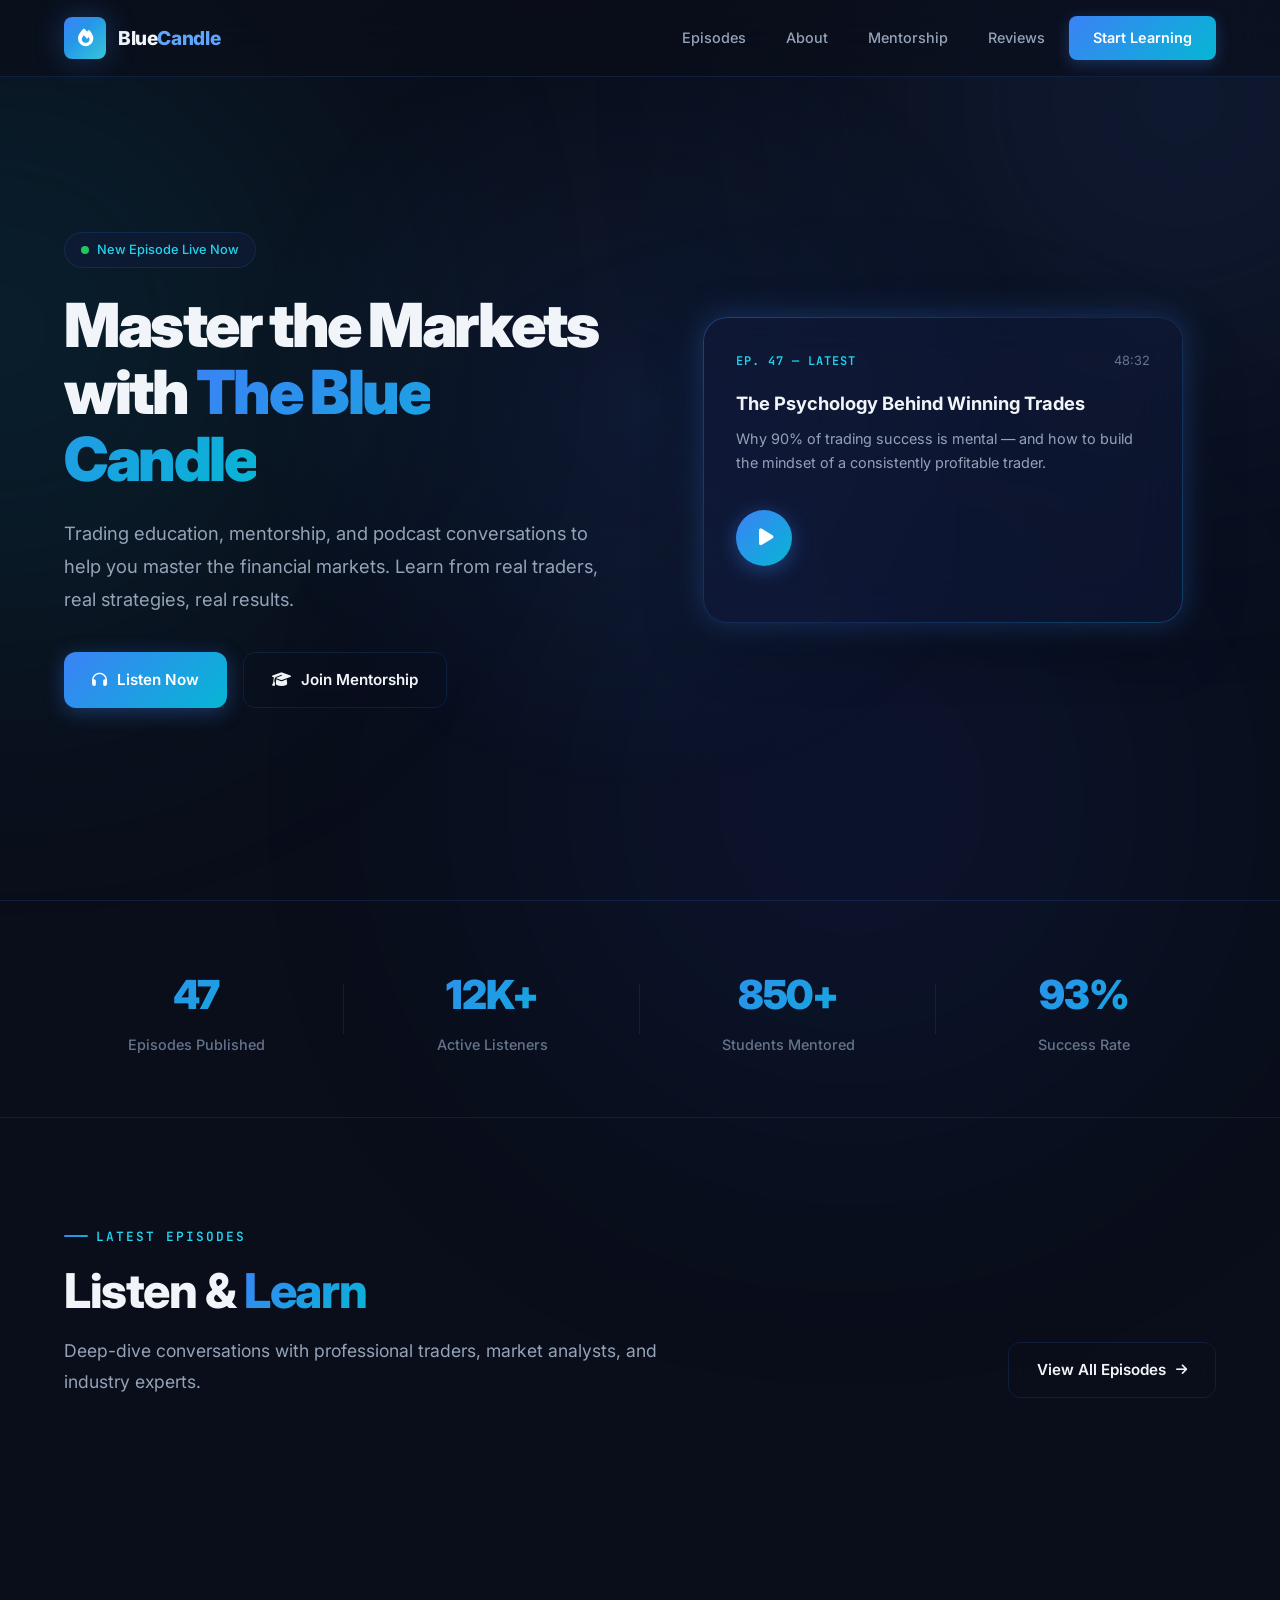
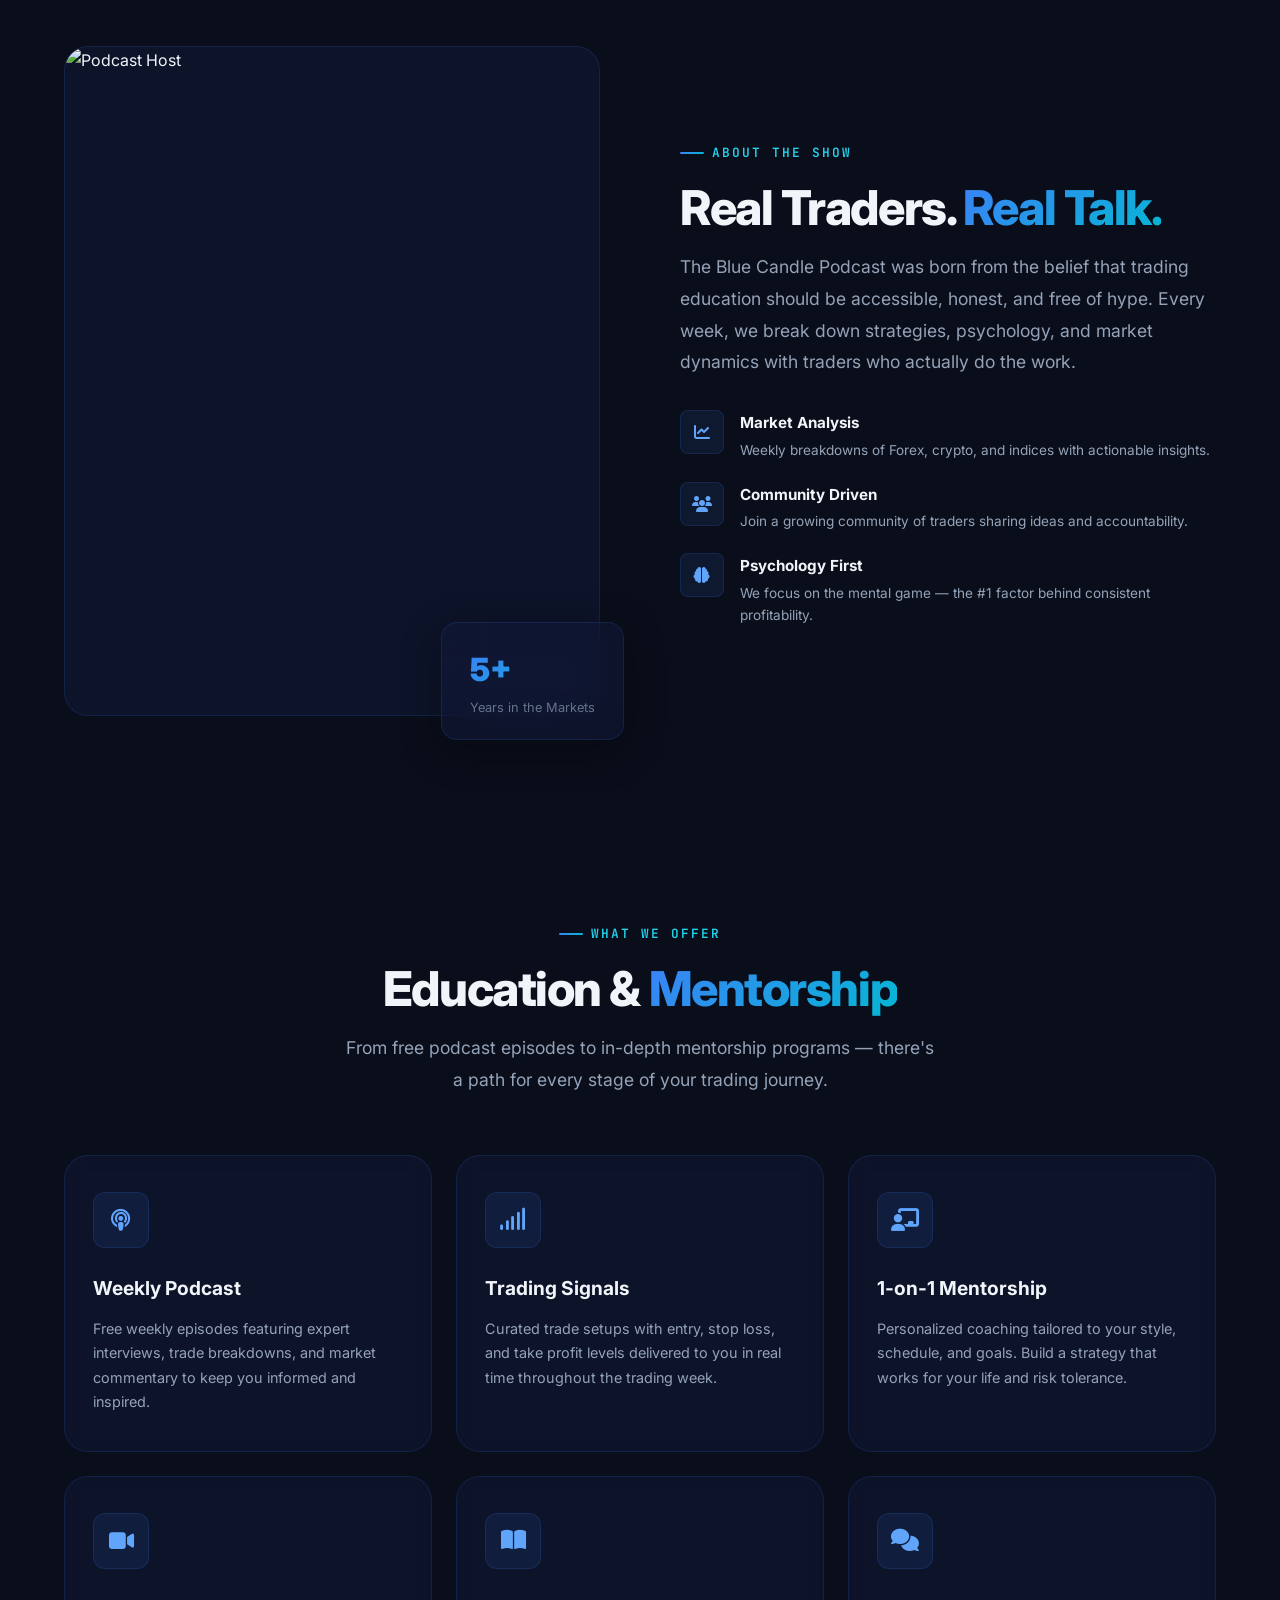
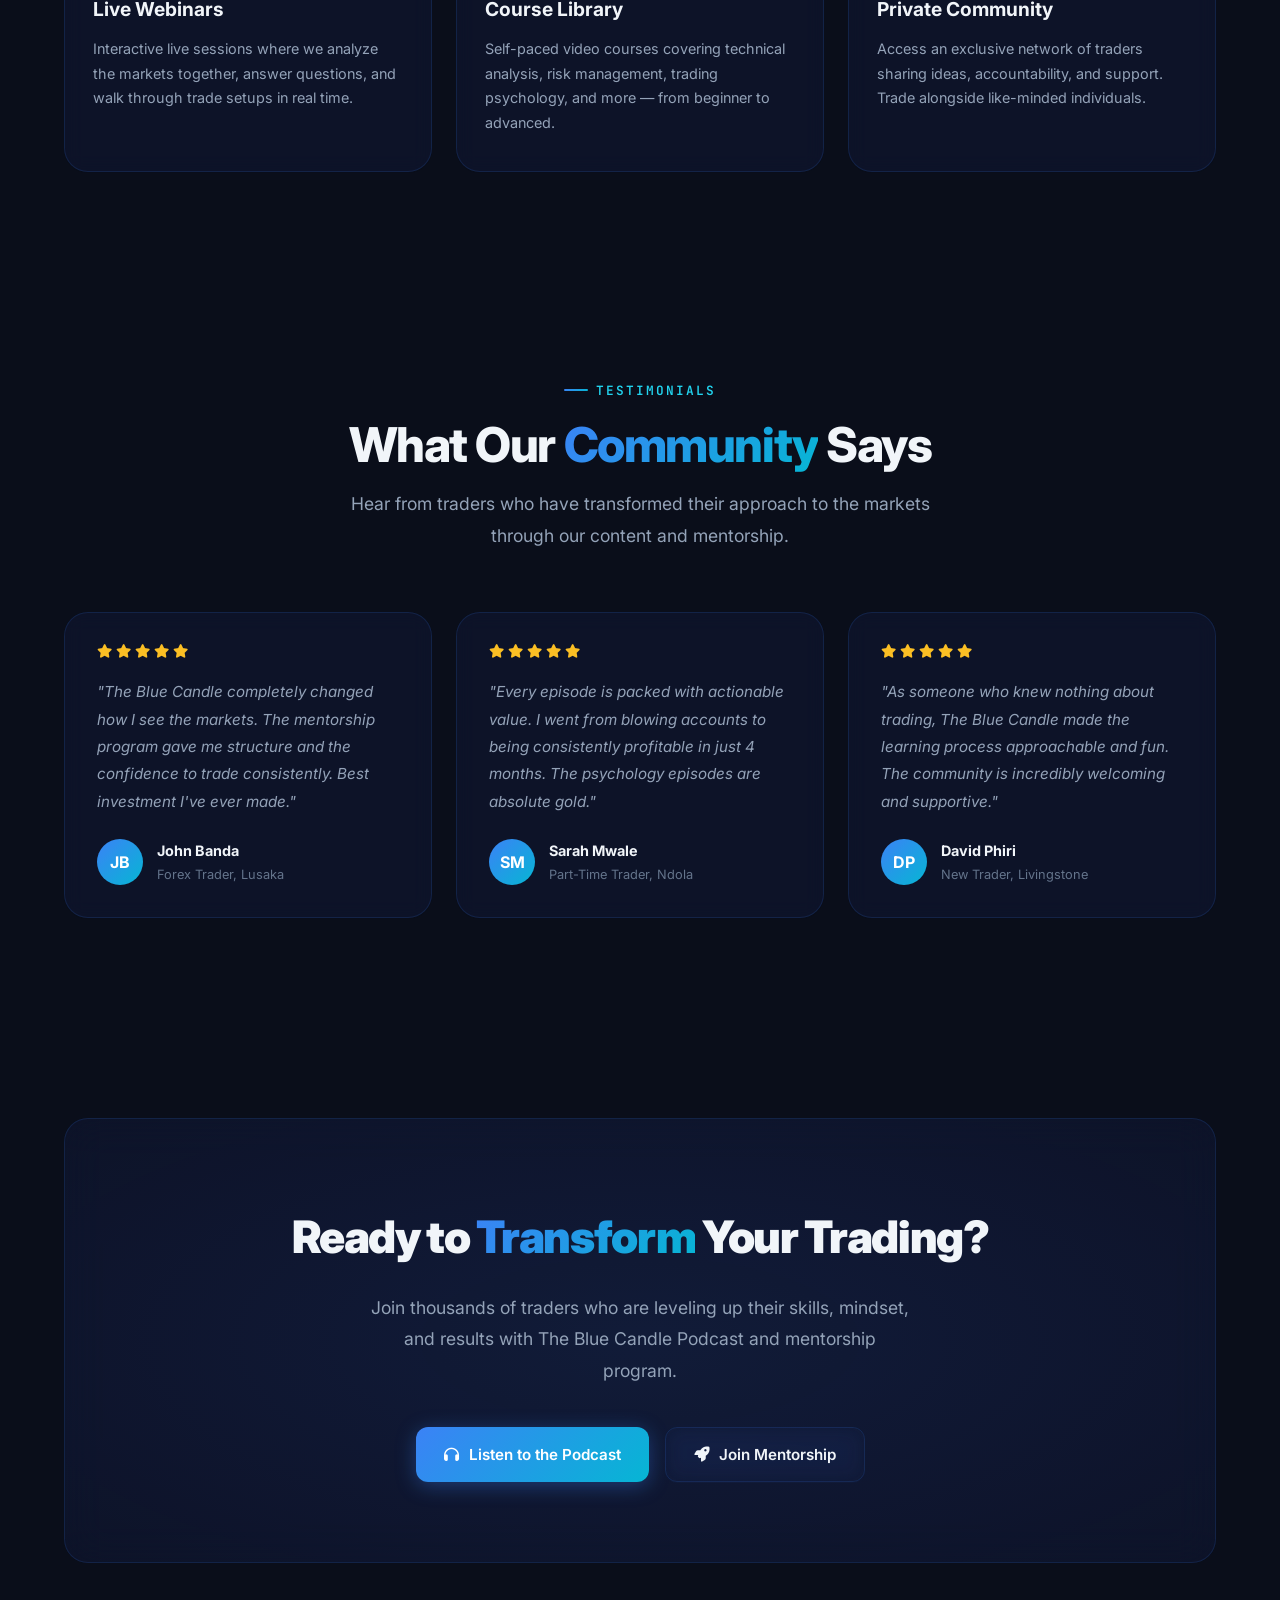
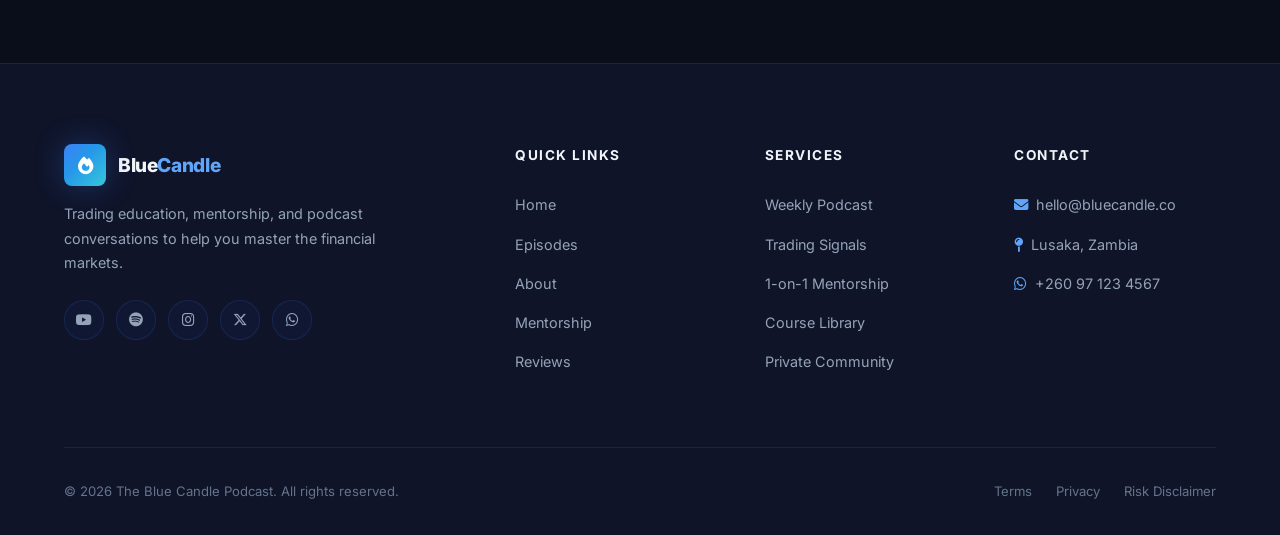
==== commit e5ad1f68: "feat: implement dynamic episode rendering and update host visual asset" ====
--- a/index.html
+++ b/index.html
@@ -1320,79 +1320,13 @@
                     <h2 class="section-heading">Listen & <span class="gradient-text">Learn</span></h2>
                     <p class="section-desc">Deep-dive conversations with professional traders, market analysts, and industry experts.</p>
                 </div>
-                <a href="#" class="btn btn-outline" style="height: fit-content;">
+                <a href="episodes.html" class="btn btn-outline" style="height: fit-content;">
                     View All Episodes <i class="fas fa-arrow-right" style="font-size: 0.8rem;"></i>
                 </a>
             </div>
 
-            <div class="episodes-list">
-                <div class="episode-card reveal">
-                    <div class="ep-play"><i class="fas fa-play" style="margin-left: 2px;"></i></div>
-                    <div class="ep-info">
-                        <h3>The Psychology Behind Winning Trades</h3>
-                        <p class="ep-desc">Why 90% of trading success is mental — and how to build the mindset of a consistently profitable trader in any market condition.</p>
-                        <div class="ep-tags">
-                            <span class="ep-tag">Psychology</span>
-                            <span class="ep-tag">Mindset</span>
-                        </div>
-                    </div>
-                    <div class="ep-details">
-                        <div class="ep-number">EP 47</div>
-                        <div class="ep-time">48:32</div>
-                        <div class="ep-date">Apr 12, 2026</div>
-                    </div>
-                </div>
-
-                <div class="episode-card reveal reveal-delay-1">
-                    <div class="ep-play"><i class="fas fa-play" style="margin-left: 2px;"></i></div>
-                    <div class="ep-info">
-                        <h3>Reading Price Action Like a Pro</h3>
-                        <p class="ep-desc">Forget lagging indicators — learn to read naked charts and understand what the market is truly telling you with pure price action analysis.</p>
-                        <div class="ep-tags">
-                            <span class="ep-tag">Price Action</span>
-                            <span class="ep-tag">Technical</span>
-                        </div>
-                    </div>
-                    <div class="ep-details">
-                        <div class="ep-number">EP 46</div>
-                        <div class="ep-time">55:18</div>
-                        <div class="ep-date">Apr 5, 2026</div>
-                    </div>
-                </div>
-
-                <div class="episode-card reveal reveal-delay-2">
-                    <div class="ep-play"><i class="fas fa-play" style="margin-left: 2px;"></i></div>
-                    <div class="ep-info">
-                        <h3>Risk Management: The Art of Survival</h3>
-                        <p class="ep-desc">Position sizing, stop losses, and capital preservation — the unglamorous but essential foundation of every successful trading career.</p>
-                        <div class="ep-tags">
-                            <span class="ep-tag">Risk Management</span>
-                            <span class="ep-tag">Strategy</span>
-                        </div>
-                    </div>
-                    <div class="ep-details">
-                        <div class="ep-number">EP 45</div>
-                        <div class="ep-time">42:07</div>
-                        <div class="ep-date">Mar 29, 2026</div>
-                    </div>
-                </div>
-
-                <div class="episode-card reveal reveal-delay-3">
-                    <div class="ep-play"><i class="fas fa-play" style="margin-left: 2px;"></i></div>
-                    <div class="ep-info">
-                        <h3>From Demo to Live: Making the Leap</h3>
-                        <p class="ep-desc">The critical transition from paper trading to real money — how to handle emotions, risk, and expectations when your capital is on the line.</p>
-                        <div class="ep-tags">
-                            <span class="ep-tag">Beginner</span>
-                            <span class="ep-tag">Live Trading</span>
-                        </div>
-                    </div>
-                    <div class="ep-details">
-                        <div class="ep-number">EP 44</div>
-                        <div class="ep-time">38:45</div>
-                        <div class="ep-date">Mar 22, 2026</div>
-                    </div>
-                </div>
+            <div class="episodes-list" id="latest-episodes-list">
+                <!-- Dynamically populated -->
             </div>
         </div>
     </section>
@@ -1403,10 +1337,7 @@
             <div class="about-grid">
                 <div class="about-visual reveal">
                     <div class="about-image-wrapper">
-                        <div class="about-placeholder">
-                            <i class="fas fa-chart-candlestick" style="font-size: 4rem;"></i>
-                            <i class="fas fa-microphone-lines" style="font-size: 4rem; position: absolute; bottom: 30%; right: 20%;"></i>
-                        </div>
+                        <img src="assets/host.png" alt="Podcast Host" style="width: 100%; height: 100%; object-fit: cover;">
                     </div>
                     <div class="about-float-card">
                         <div class="afc-number">5+</div>
@@ -1630,7 +1561,41 @@
         </div>
     </footer>
 
+    <script src="data.js"></script>
+    <script src="shared.js"></script>
     <script>
+        // Populate Hero & Latest Episodes
+        const latestEp = episodes[0];
+        if (latestEp) {
+            document.querySelector('.hero-card .ep-label').textContent = `EP. ${latestEp.num} — LATEST`;
+            document.querySelector('.hero-card .ep-duration').textContent = latestEp.duration;
+            document.querySelector('.hero-card h3').textContent = latestEp.title;
+            document.querySelector('.hero-card p').textContent = latestEp.desc;
+        }
+
+        const latestList = episodes.slice(0, 4);
+        const listContainer = document.getElementById('latest-episodes-list');
+        listContainer.innerHTML = latestList.map((ep, i) => `
+            <div class="episode-card reveal ${i < 2 ? 'visible' : ''}" style="animation-delay: ${i * 0.1}s" onclick="window.location.href='episode.html?ep=${ep.num}'">
+                <div class="ep-play"><i class="fas fa-play" style="margin-left: 2px;"></i></div>
+                <div class="ep-info">
+                    <h3>${ep.title}</h3>
+                    <p class="ep-desc">${ep.desc}</p>
+                    <div class="ep-tags">
+                        ${ep.tags.map(tag => `<span class="ep-tag">${tag}</span>`).join('')}
+                    </div>
+                </div>
+                <div class="ep-details">
+                    <div class="ep-number">EP ${ep.num}</div>
+                    <div class="ep-time">${ep.duration}</div>
+                    <div class="ep-date">${ep.date}</div>
+                </div>
+            </div>
+        `).join('');
+
+        // Re-observe new elements
+        listContainer.querySelectorAll('.reveal:not(.visible)').forEach(el => revealObserver.observe(el));
+
         // ===== Waveform Bars Generator =====
         function generateWaveform(containerId, barCount) {
             const container = document.getElementById(containerId);
